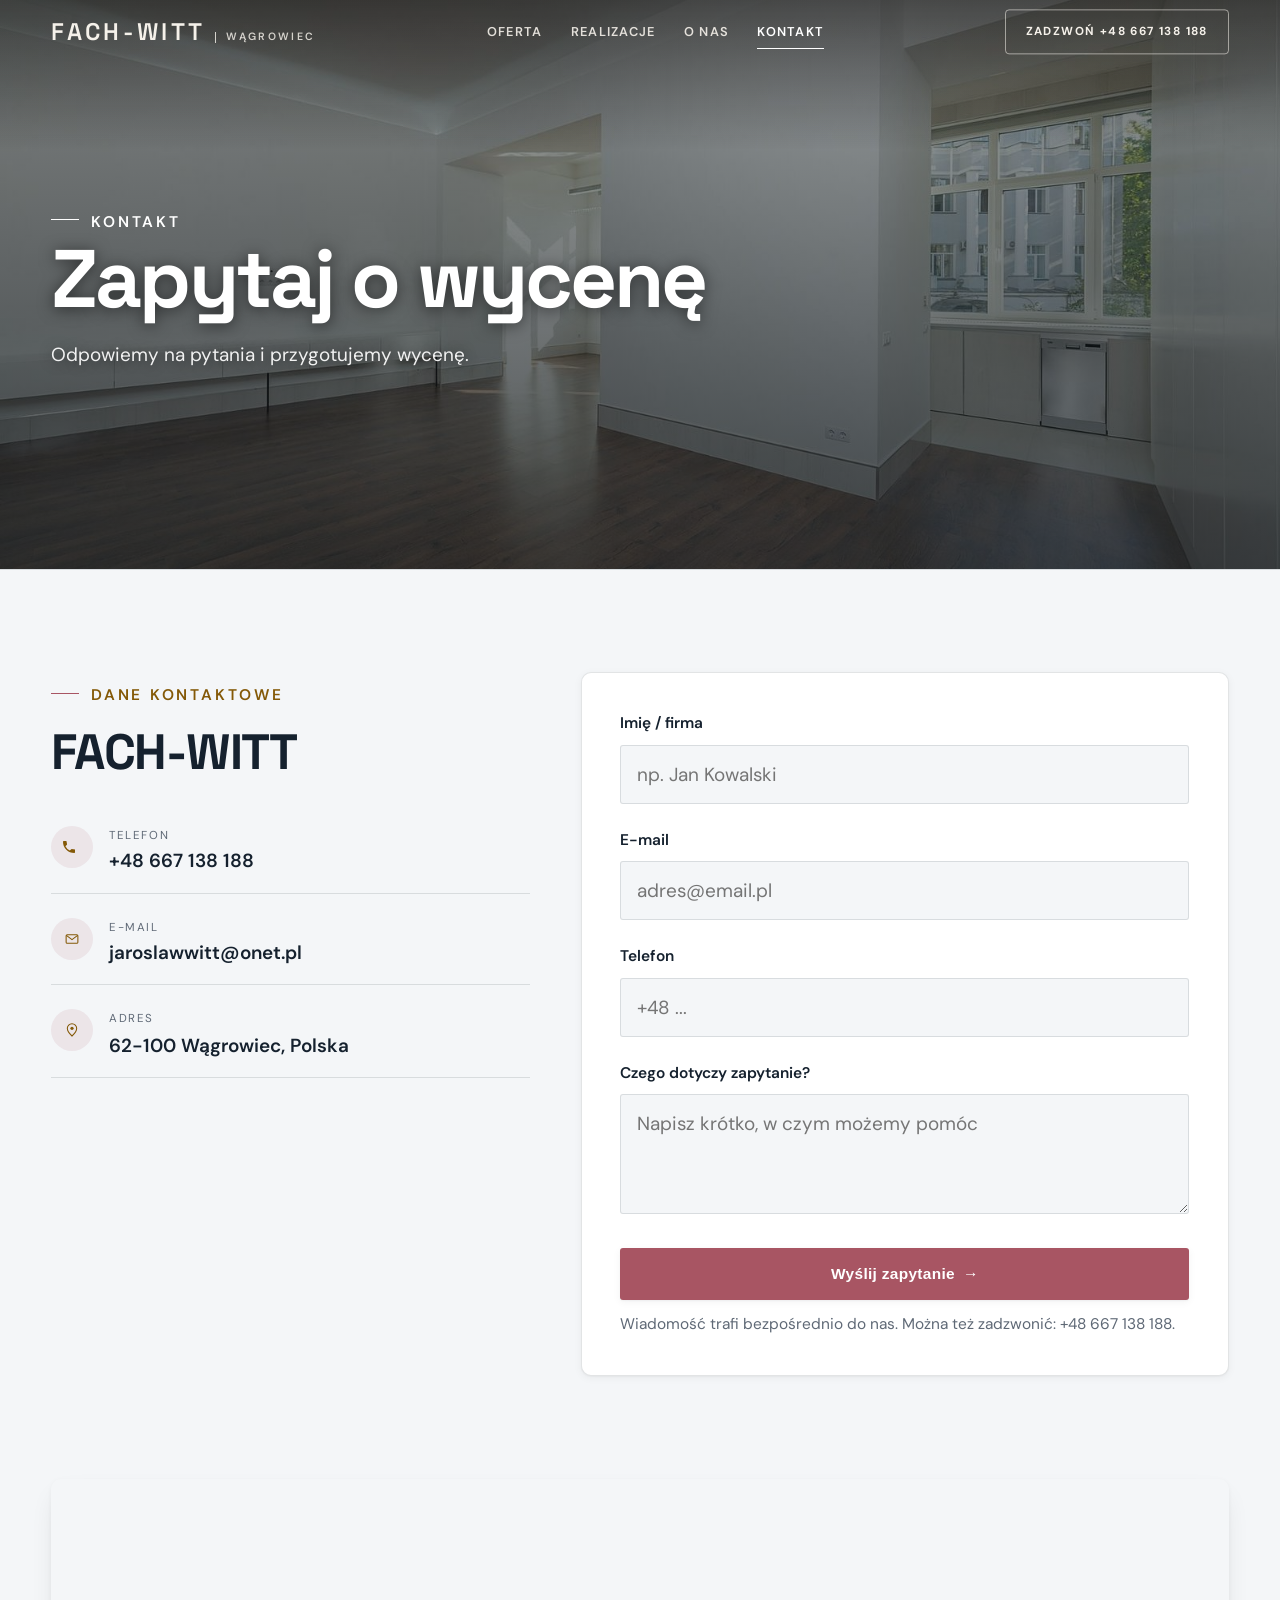
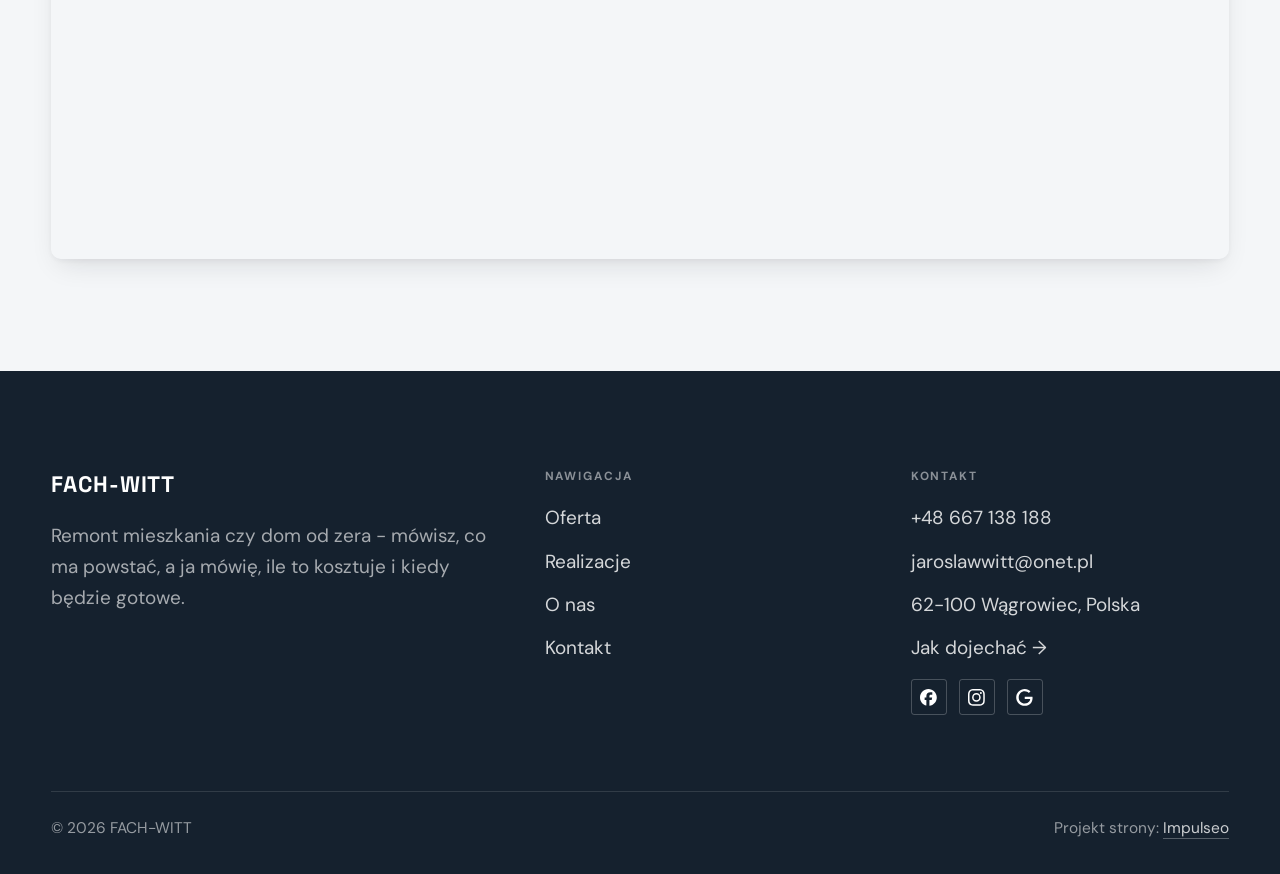
==== kontakt.html @ c9584cac "Strona demo: fach-witt" ====
<!DOCTYPE html>
<html lang="pl">
<head>
<meta charset="UTF-8">
<meta name="viewport" content="width=device-width, initial-scale=1.0">
<title>Kontakt - FACH-WITT</title>
<meta name="description" content="Kontakt FACH-WITT - 62-100 Wągrowiec, Polska">
<link rel="canonical" href="https://kris20032.github.io/fach-witt/kontakt.html">
<meta name="robots" content="noindex, nofollow">
<meta property="og:type" content="website">
<meta property="og:locale" content="pl_PL">
<meta property="og:site_name" content="FACH-WITT">
<meta property="og:title" content="Kontakt - FACH-WITT">
<meta property="og:description" content="Kontakt FACH-WITT - 62-100 Wągrowiec, Polska">
<meta property="og:url" content="https://kris20032.github.io/fach-witt/kontakt.html">
<meta property="og:image" content="https://kris20032.github.io/fach-witt/img/og.jpg">
<meta property="og:image:width" content="1200">
<meta property="og:image:height" content="630">
<meta name="twitter:card" content="summary_large_image">
<link rel="preconnect" href="https://fonts.googleapis.com">
<link rel="preconnect" href="https://fonts.gstatic.com" crossorigin>
<link href="https://fonts.googleapis.com/css2?family=Space+Grotesk:wght@500;600;700&family=DM+Sans:opsz,wght@9..40,400;9..40,500;9..40,600&display=swap" rel="stylesheet">
<link rel="stylesheet" href="assets/styles.css?v=001f821d">
</head>
<body>

<header class="nav">
  <div class="wrap nav-inner">
    <a class="brand" href="index.html"><span class="name">FACH-WITT</span><span class="sub">Wągrowiec</span></a>
    <nav class="nav-links">
      <a href="oferta.html">Oferta</a>
      <a href="realizacje.html">Realizacje</a>
      <a href="o-nas.html">O nas</a>
      <a href="kontakt.html" class="active" aria-current="page">Kontakt</a>
      <a href="tel:+48667138188" class="btn btn-accent">Zadzwoń +48 667 138 188</a>
    </nav>
    <button class="nav-toggle" aria-label="Menu"><span></span><span></span><span></span></button>
  </div>
</header>

<main>
<section class="pagehead">
  <img src="img/g7.jpg" alt="FACH-WITT - Zapytaj o wycenę" width="1600" height="1068" decoding="async">
  <div class="wrap">
    <span class="eyebrow">Kontakt</span>
    <h1>Zapytaj o wycenę</h1>
    <p>Odpowiemy na pytania i przygotujemy wycenę.</p>
  </div>
</section>
<section>
  <div class="wrap contact-grid">
    <div class="reveal">
      <span class="eyebrow">Dane kontaktowe</span>
      <h2 style="margin:var(--space-4) 0 var(--space-6)">FACH-WITT</h2>
      <div class="info-list">
        <div class="info-row"><div class="ic"><svg class="ico-tel" width="16" height="16" viewBox="0 0 24 24" fill="none" aria-hidden="true"><path d="M6.6 10.8a15.5 15.5 0 0 0 6.6 6.6l2.2-2.2a1 1 0 0 1 1-.24 11.4 11.4 0 0 0 3.6.58 1 1 0 0 1 1 1V20a1 1 0 0 1-1 1A17 17 0 0 1 3 4a1 1 0 0 1 1-1h3.5a1 1 0 0 1 1 1c0 1.25.2 2.46.58 3.6a1 1 0 0 1-.25 1l-2.23 2.2Z" fill="currentColor"/></svg></div><div><div class="lbl">Telefon</div><a class="val" href="tel:+48667138188">+48 667 138 188</a></div></div>
        <div class="info-row"><div class="ic"><svg class="ico-mail" width="16" height="16" viewBox="0 0 24 24" fill="none" aria-hidden="true"><rect x="3.2" y="5.5" width="17.6" height="13" rx="1.6" stroke="currentColor" stroke-width="1.6"/><path d="M4 7l8 6 8-6" stroke="currentColor" stroke-width="1.6" stroke-linecap="round" stroke-linejoin="round"/></svg></div><div><div class="lbl">E-mail</div><a class="val" href="mailto:jaroslawwitt@onet.pl">jaroslawwitt@onet.pl</a></div></div>
        <div class="info-row"><div class="ic"><svg class="ico-pin" width="16" height="16" viewBox="0 0 24 24" fill="none" aria-hidden="true"><path d="M12 21s7-6.1 7-11.5A7 7 0 0 0 5 9.5C5 14.9 12 21 12 21Z" stroke="currentColor" stroke-width="1.6" fill="none"/><circle cx="12" cy="9.5" r="2.4" fill="currentColor"/></svg></div><div><div class="lbl">Adres</div><div class="val">62-100 Wągrowiec, Polska</div></div></div>
      </div>
    </div>
    <div class="reveal">
      <form class="form" action="https://formsubmit.co/jaroslawwitt@onet.pl" method="POST">
        <input type="hidden" name="_subject" value="Zapytanie ze strony FACH-WITT">
        <input type="hidden" name="_captcha" value="false">
        <input type="hidden" name="_template" value="table">
        <div class="fld"><label for="name">Imię / firma</label><input id="name" name="name" type="text" placeholder="np. Jan Kowalski" required></div>
        <div class="fld"><label for="email">E-mail</label><input id="email" name="email" type="email" placeholder="adres@email.pl" required></div>
        <div class="fld"><label for="phone">Telefon</label><input id="phone" name="phone" type="tel" placeholder="+48 ..."></div>
        <div class="fld"><label for="msg">Czego dotyczy zapytanie?</label><textarea id="msg" name="message" placeholder="Napisz krótko, w czym możemy pomóc" required></textarea></div>
        <button type="submit" class="btn btn-accent" style="width:100%;justify-content:center">Wyślij zapytanie <span class="arr">→</span></button>
        <p class="note">Wiadomość trafi bezpośrednio do nas. Można też zadzwonić: +48 667 138 188.</p>
      </form>
    </div>
  </div>
</section>
<section style="padding-top:0">
  <div class="wrap reveal">
    <iframe class="map" title="FACH-WITT - Wągrowiec" src="https://maps.google.com/maps?q=FACH-WITT%20W%C4%85growiec&z=15&output=embed" loading="lazy" referrerpolicy="no-referrer-when-downgrade"></iframe>
  </div>
</section>
</main>

<footer>
  <div class="wrap">
    <div class="foot-grid">
      <div class="foot-brand">
        <div class="name">FACH-WITT</div>
        <p>Remont mieszkania czy dom od zera - mówisz, co ma powstać, a ja mówię, ile to kosztuje i kiedy będzie gotowe.</p>
      </div>
      <div class="foot-col">
        <h4>Nawigacja</h4>
        <a href="oferta.html">Oferta</a>
        <a href="realizacje.html">Realizacje</a>
        <a href="o-nas.html">O nas</a>
        <a href="kontakt.html">Kontakt</a>
      </div>
      <div class="foot-col">
        <h4>Kontakt</h4>
        <a href="tel:+48667138188">+48 667 138 188</a>
        <a href="mailto:jaroslawwitt@onet.pl">jaroslawwitt@onet.pl</a>
        <p>62-100 Wągrowiec, Polska</p>
        <a href="https://maps.google.com/?cid=9939245870071125275&g_mp=Cidnb29nbGUubWFwcy5wbGFjZXMudjEuUGxhY2VzLlNlYXJjaFRleHQQAhgEIAA" target="_blank" rel="noopener">Jak dojechać →</a>
      <div class="foot-soc">
        <a class="soc" href="https://www.facebook.com/p/Us%C5%82ugi-remontowo-budowlane-Fach-Witt-Jaroslaw-Witt-100048654896059/" target="_blank" rel="noopener" aria-label="Facebook - FACH-WITT"><svg viewBox="0 0 24 24" aria-hidden="true" focusable="false"><path d="M9.101 23.691v-7.98H6.627v-3.667h2.474v-1.58c0-4.085 1.848-5.978 5.858-5.978.401 0 .955.042 1.468.103a8.68 8.68 0 0 1 1.141.195v3.325a8.623 8.623 0 0 0-.653-.036 26.805 26.805 0 0 0-.733-.009c-.707 0-1.259.096-1.675.309a1.686 1.686 0 0 0-.679.622c-.258.42-.374.995-.374 1.752v1.297h3.919l-.386 2.103-.287 1.564h-3.246v8.245C19.396 23.238 24 18.179 24 12.044c0-6.627-5.373-12-12-12s-12 5.373-12 12c0 5.628 3.874 10.35 9.101 11.647Z" fill="currentColor"/></svg></a>
        <a class="soc" href="https://www.instagram.com/jaroslawwitt/" target="_blank" rel="noopener" aria-label="Instagram - FACH-WITT"><svg viewBox="0 0 24 24" aria-hidden="true" focusable="false"><path d="M7.0301.084c-1.2768.0602-2.1487.264-2.911.5634-.7888.3075-1.4575.72-2.1228 1.3877-.6652.6677-1.075 1.3368-1.3802 2.127-.2954.7638-.4956 1.6365-.552 2.914-.0564 1.2775-.0689 1.6882-.0626 4.947.0062 3.2586.0206 3.6671.0825 4.9473.061 1.2765.264 2.1482.5635 2.9107.308.7889.72 1.4573 1.388 2.1228.6679.6655 1.3365 1.0743 2.1285 1.38.7632.295 1.6361.4961 2.9134.552 1.2773.056 1.6884.069 4.9462.0627 3.2578-.0062 3.668-.0207 4.9478-.0814 1.28-.0607 2.147-.2652 2.9098-.5633.7889-.3086 1.4578-.72 2.1228-1.3881.665-.6682 1.0745-1.3378 1.3795-2.1284.2957-.7632.4966-1.636.552-2.9124.056-1.2809.0692-1.6898.063-4.948-.0063-3.2583-.021-3.6668-.0817-4.9465-.0607-1.2797-.264-2.1487-.5633-2.9117-.3084-.7889-.72-1.4568-1.3876-2.1228C21.2982 1.33 20.628.9208 19.8378.6165 19.074.321 18.2017.1197 16.9244.0645 15.6471.0093 15.236-.005 11.977.0014 8.718.0076 8.31.0215 7.0301.0839m.1402 21.6932c-1.17-.0509-1.8053-.2453-2.2287-.408-.5606-.216-.96-.4771-1.3819-.895-.422-.4178-.6811-.8186-.9-1.378-.1644-.4234-.3624-1.058-.4171-2.228-.0595-1.2645-.072-1.6442-.079-4.848-.007-3.2037.0053-3.583.0607-4.848.05-1.169.2456-1.805.408-2.2282.216-.5613.4762-.96.895-1.3816.4188-.4217.8184-.6814 1.3783-.9003.423-.1651 1.0575-.3614 2.227-.4171 1.2655-.06 1.6447-.072 4.848-.079 3.2033-.007 3.5835.005 4.8495.0608 1.169.0508 1.8053.2445 2.228.408.5608.216.96.4754 1.3816.895.4217.4194.6816.8176.9005 1.3787.1653.4217.3617 1.056.4169 2.2263.0602 1.2655.0739 1.645.0796 4.848.0058 3.203-.0055 3.5834-.061 4.848-.051 1.17-.245 1.8055-.408 2.2294-.216.5604-.4763.96-.8954 1.3814-.419.4215-.8181.6811-1.3783.9-.4224.1649-1.0577.3617-2.2262.4174-1.2656.0595-1.6448.072-4.8493.079-3.2045.007-3.5825-.006-4.848-.0608M16.953 5.5864A1.44 1.44 0 1 0 18.39 4.144a1.44 1.44 0 0 0-1.437 1.4424M5.8385 12.012c.0067 3.4032 2.7706 6.1557 6.173 6.1493 3.4026-.0065 6.157-2.7701 6.1506-6.1733-.0065-3.4032-2.771-6.1565-6.174-6.1498-3.403.0067-6.156 2.771-6.1496 6.1738M8 12.0077a4 4 0 1 1 4.008 3.9921A3.9996 3.9996 0 0 1 8 12.0077" fill="currentColor"/></svg></a>
        <a class="soc" href="https://maps.google.com/?cid=9939245870071125275&g_mp=Cidnb29nbGUubWFwcy5wbGFjZXMudjEuUGxhY2VzLlNlYXJjaFRleHQQAhgEIAA" target="_blank" rel="noopener" aria-label="Google - FACH-WITT"><svg viewBox="0 0 24 24" aria-hidden="true" focusable="false"><path d="M12.48 10.92v3.28h7.84c-.24 1.84-.853 3.187-1.787 4.133-1.147 1.147-2.933 2.4-6.053 2.4-4.827 0-8.6-3.893-8.6-8.72s3.773-8.72 8.6-8.72c2.6 0 4.507 1.027 5.907 2.347l2.307-2.307C18.747 1.44 16.133 0 12.48 0 5.867 0 .307 5.387.307 12s5.56 12 12.173 12c3.573 0 6.267-1.173 8.373-3.36 2.16-2.16 2.84-5.213 2.84-7.667 0-.76-.053-1.467-.173-2.053H12.48z" fill="currentColor"/></svg></a>
      </div>
      </div>
    </div>
    <div class="foot-bot">
      <span>© 2026 FACH-WITT</span>
      <span>Projekt strony: <a class="foot-credit" href="https://impulseo.pl" target="_blank" rel="noopener">Impulseo</a></span>
    </div>
  </div>
</footer>
<div class="sticky-call"><a class="sc-call" href="tel:+48667138188"><svg class="ico-tel" width="16" height="16" viewBox="0 0 24 24" fill="none" aria-hidden="true"><path d="M6.6 10.8a15.5 15.5 0 0 0 6.6 6.6l2.2-2.2a1 1 0 0 1 1-.24 11.4 11.4 0 0 0 3.6.58 1 1 0 0 1 1 1V20a1 1 0 0 1-1 1A17 17 0 0 1 3 4a1 1 0 0 1 1-1h3.5a1 1 0 0 1 1 1c0 1.25.2 2.46.58 3.6a1 1 0 0 1-.25 1l-2.23 2.2Z" fill="currentColor"/></svg> Zadzwoń</a><a class="sc-quote" href="kontakt.html">Zadzwoń: +48 667 138 188</a></div>
<div class="demo-wazne" data-do="2026-11-02" data-cykl="3" hidden><svg class="dw-ico" width="13" height="13" viewBox="0 0 24 24" fill="none" aria-hidden="true"><circle cx="12" cy="12" r="8.6" stroke="currentColor" stroke-width="1.8"/><path d="M12 7.2V12l3.3 2" stroke="currentColor" stroke-width="1.8" stroke-linecap="round"/></svg><span class="dw-txt"></span></div>

<script src="assets/main.js"></script>
</body>
</html>
---- assets/styles.css ----
/* ============================================================
   STOLBASZ — premium, architektoniczny B2B fit-out
   Jasna paleta, zero brązu. System wg premium-web-craft.
   Projekt strony: Impulseo (impulseo.pl)
   ============================================================ */

:root{
  /* PALETA — jasna, architektoniczna, chłodna */
  --paper:#F4F6F8;          /* główne tło */
  --paper-2:#E7EBEF;        /* sekcje alternatywne (chłodny jasny szary) */
  --paper-3:#E7EBEF;        /* delikatne wypełnienia */
  --ink:#15212E;            /* tekst główny — chłodny grafit */
  --ink-soft:#243443;       /* nagłówki drugorzędne */
  --muted:#6B7785;          /* tekst poboczny */
  --line:rgba(21,33,46,.12);/* hairline */
  --accent:#E8A317;         /* stonowany petrol-slate — jedyny akcent */
  --accent-d:#C9870C;
  --accent-soft:rgba(232,163,23,.10);
  --dark:#15212E;           /* sekcje ciemne (stopka/CTA) */

  /* HOVER ZDJĘĆ — JEDEN standard dla całego silnika (decyzja K. 04.08.2026, artefakt z wariantami).
     AKTUALNE (K.+Szymon 09.08.2026, wybór z artefaktu 6 wariantów): zoom 1.05 przy 1.4s -
     przy tak długim czasie mocniejszy kadr NIE skacze, tylko „oddycha". Poprzedni standard
     (1.02 / .55s z 04.08) odbierany jako dynamiczny i szybki.
     Spoczynek lekko przygaszony, ale TYLKO tam, gdzie jest mysz (@media hover:hover) —
     na telefonie zdjęcia zostają w pełnej jasności. */
  --img-zoom:1.05;                   /* K.+Szymon 09.08: wariant F z artefaktu porównawczego */
  --img-rest:brightness(.95) saturate(.99);
  --img-hot:brightness(1.06) saturate(1.05);
  --img-dur:1.4s;                    /* K.+Szymon 09.08 (wariant F): powoli = elegancko */
  --img-ease:cubic-bezier(.16,.84,.44,1);  /* miękki ogon, efekt „oddychania" */

  /* ODSTĘPY — skala 4/8 */
  --space-1:4px; --space-2:8px; --space-3:12px; --space-4:16px; --space-5:24px;
  --space-6:32px; --space-7:48px; --space-8:64px; --space-9:96px; --space-10:128px;

  /* TYPOGRAFIA — fluid clamp() (skala podbita 16.07.2026: większe, czytelniejsze litery — uwaga Adama) */
  --text-sm:clamp(.9rem,.87rem + .12vw,1rem);
  --text-base:clamp(1.08rem,1.04rem + .18vw,1.2rem);
  --text-lg:clamp(1.24rem,1.15rem + .34vw,1.44rem);
  --text-h3:clamp(1.34rem,1.22rem + .55vw,1.66rem);
  --text-h2:clamp(2.1rem,1.66rem + 2.1vw,3.1rem);
  --text-h1:clamp(2.9rem,2.1rem + 4vw,5.1rem);

  /* PROMIENIE — architektoniczne, raczej ostre */
  --r-sm:3px; --r-md:6px; --r-lg:10px;

  /* RUCH */
  --ease:cubic-bezier(.25,.46,.45,.94); --dur:.24s;

  /* CIENIE — miękkie, warstwowe */
  --sh-sm:0 1px 2px rgba(16,24,32,.04), 0 2px 8px rgba(16,24,32,.05);
  --sh-md:0 2px 6px rgba(16,24,32,.05), 0 12px 28px -8px rgba(16,24,32,.12);
  --sh-lg:0 6px 14px rgba(16,24,32,.07), 0 26px 56px -18px rgba(16,24,32,.22);

  --hairline:1px solid var(--line);

  --font-display:'Space Grotesk','Inter',sans-serif;
  --font-body:'DM Sans','Inter',sans-serif;
}

*{box-sizing:border-box;margin:0;padding:0}
html{scroll-behavior:smooth}
body{
  font-family:var(--font-body);
  font-size:var(--text-base);
  line-height:1.65;
  color:var(--ink);
  background:var(--paper);
  -webkit-font-smoothing:antialiased;
  text-rendering:optimizeLegibility;
}
img{max-width:100%;height:auto;display:block}  /* height:auto = width/height z atrybutów trzyma proporcje (TOP#12) */
a{color:inherit;text-decoration:none}

.wrap{width:min(92%,1180px);margin-inline:auto}
section{padding-block:clamp(52px,6.5vw,96px)}

h1,h2,h3{font-family:var(--font-display);font-weight:700;line-height:1.08;letter-spacing:-.02em;color:var(--ink)}
h1{font-size:var(--text-h1);letter-spacing:-.035em}
h2{font-size:var(--text-h2);letter-spacing:-.025em}
h3{font-size:var(--text-h3)}
/* MIARA — długość wiersza. WCAG 2.2 SC 1.4.8: max 80 znaków; Butterick: 45–90.
   68ch daje realnie 72–78 znaków polskiego tekstu, czyli z zapasem pod granicą.
   Wcześniej limit miał TYLKO <p> — <li>, <blockquote> i <dd> nie miały żadnego,
   i to jedyny powód, dla którego 23 bloki na dwóch oddanych stronach jadą po
   83–106 znaków w wierszu (pomiar 07.08.2026, bramka `miara`).
   ⚠️ Listy i definicje ograniczamy TYLKO bez klasy: `ul`/`ol` z klasą to u nas
   układ (siatki kafli, menu), a nie tekst ciągły — tam miarę wyznacza układ. */
/* 60ch, nie 68ch (K. 10.08): po zmianie fontów na węższe kroje (DM Sans i spółka)
   w 68ch mieściło się ~90 znaków - bramka pikselowa słusznie zgłaszała przekroczenie
   granicy 80. Pomiar na żywej przeglądarce: 60ch = 90 znaków, 53ch = ~78 znaków, czyli normę WCAG 1.4.8. */
:root{ --miara:53ch }
p{max-width:min(100%,var(--miara))}
blockquote,
ul:not([class])>li, ol:not([class])>li,
dl:not([class])>dd{max-width:min(100%,var(--miara))}

/* ⚠️ Świadomie BEZ wyjątku `.tile p,.card p,.svc p{max-width:none}`, choć nasuwa się sam:
   te akapity BYŁY już ograniczone (stare `p{max-width:65ch}`), więc „wyjątek" nie odblokowałby
   niczego nowego — tylko ROZLUŹNIŁ stan sprzed zmiany na wszystkich demach naraz.
   `figcaption` żadna z reguł wyżej nie dotyczy, więc też nie potrzebuje zwolnienia. */

/* ŁAMANIE. `balance` wyrównuje długości wierszy w nagłówku, `pretty` pilnuje ostatniego
   wiersza akapitu, żeby nie został w nim jeden wyraz. Obsługiwane od Chrome 117 /
   Safari 17.5; starsze przeglądarki po prostu ignorują tę własność.
   `text-wrap:pretty` nie występowało dotąd ANI RAZ w silniku ani w repo klientów. */
h1,h2,h3,.lead,.lede{text-wrap:balance}
p,li,blockquote,dd{text-wrap:pretty}

.eyebrow{
  font-family:var(--font-body);
  font-size:var(--text-sm);
  font-weight:600;
  letter-spacing:.18em;
  text-transform:uppercase;
  color:var(--accent);
  display:inline-flex;align-items:center;gap:var(--space-3);
}
/* flex:none + margin-top = kreska trzyma się PIERWSZEJ linii. Wcześniej align-items:center
   centrowało ją względem całego bloku i przy zawinięciu (długi kicker typu
   „…WNĘTRZ · LESZNO · OD 2019") druga linia lądowała z brzydkim wcięciem. */
.eyebrow{align-items:flex-start}
.eyebrow>*,.eyebrow{text-wrap:balance}   /* dlugi kicker lamal sie na sierote typu samo „2019" w drugiej linii */
.eyebrow::before{content:"";width:28px;height:1px;background:var(--accent);display:inline-block;flex:none;margin-top:.62em}

.muted{color:var(--muted)}
.lead{font-size:var(--text-lg);line-height:1.55;color:var(--ink-soft);max-width:50ch}

/* ---------- BUTTONS ---------- */
.btn{
  display:inline-flex;align-items:center;gap:var(--space-2);
  font-weight:600;font-size:var(--text-sm);letter-spacing:.02em;
  padding:var(--space-4) var(--space-6);
  border-radius:var(--r-sm);
  transition:transform var(--dur) var(--ease),box-shadow var(--dur) var(--ease),background var(--dur) var(--ease);
  cursor:pointer;border:1px solid transparent;
}
.btn-accent{background:var(--accent);color:#fff;box-shadow:var(--sh-sm)}
.btn-accent:hover{background:var(--accent-d);transform:translateY(-2px);box-shadow:var(--sh-md)}
.btn-accent:active{transform:translateY(0);box-shadow:var(--sh-sm)}
.btn-ghost{background:transparent;color:var(--ink);border-color:var(--line)}
.btn-ghost:hover{border-color:var(--accent);color:var(--accent);transform:translateY(-2px)}
.btn-light{background:#fff;color:var(--ink);box-shadow:var(--sh-sm)}
.btn-light:hover{transform:translateY(-2px);box-shadow:var(--sh-md)}
.btn .arr{transition:transform var(--dur) var(--ease)}
.btn:hover .arr{transform:translateX(4px)}

/* ---------- NAV ---------- */
.nav{
  position:sticky;top:0;z-index:50;
  background:color-mix(in srgb,var(--paper) 88%,transparent);
  backdrop-filter:saturate(140%) blur(10px);
  border-bottom:var(--hairline);
}
.nav-inner{display:flex;align-items:center;justify-content:space-between;gap:var(--space-5);height:72px}
/* ANTY-NACHODZENIE (K. 05.08.2026): długa nazwa firmy + przycisk z pełnym numerem nie mieściły się w pasku
   i flex ściskał linki PONIŻEJ ich treści - "Kontakt" wchodził na ramkę "Zadzwoń +48 ...". Teraz ustępuje
   nazwa marki (skrót wielokropkiem), a menu i przycisk nigdy się nie kurczą ani nie zachodzą na siebie. */
.brand{display:flex;flex-direction:column;line-height:1;min-width:0;flex:0 1 auto}
.brand .name{font-family:var(--font-display);font-weight:800;font-size:1.35rem;letter-spacing:.04em;white-space:nowrap;overflow:hidden;text-overflow:ellipsis}
.brand .sub{font-size:.62rem;letter-spacing:.34em;text-transform:uppercase;color:var(--muted);margin-top:5px;white-space:nowrap;overflow:hidden;text-overflow:ellipsis}
.nav-links{display:flex;align-items:center;gap:var(--space-6);flex:0 0 auto}
.nav-links a{font-size:var(--text-sm);font-weight:500;color:var(--ink-soft);position:relative;padding-block:4px;white-space:nowrap;transition:color var(--dur) var(--ease)}
.nav-links a::after{content:"";position:absolute;left:0;bottom:0;width:0;height:1.5px;background:var(--accent);transition:width var(--dur) var(--ease)}
.nav-links a:hover,.nav-links a.active{color:var(--ink)}
.nav-links a:hover::after,.nav-links a.active::after{width:100%}
.nav-links .btn{padding:var(--space-2) var(--space-5)}
/* przyciski w nav: właściwy kolor (przebij .nav-links a) + bez podkreślenia */
.nav-links a.btn-accent{color:#fff}
.nav-links a.btn-ghost,.nav-links a.btn-light{color:var(--ink)}
/* CTA w pasku: NIE podkreślenie spod linków menu, ale ten sam przelatujący błysk,
   co na wszystkich innych przyciskach (zgłoszenie K. 13.08.2026 - „na hero jest efekt
   światła przechodzącego przez przycisk, na navbarze go nie ma, a mają być identyczne").
   Reguła `.nav-links a::after` jest silniejsza od `.btn::after`, więc trzeba jej
   geometrię wyzerować i wpisać połysk z nazwy - samo `display:none` gasiło efekt. */
.nav-links a.btn::after{
  display:block;content:"";position:absolute;inset:0;z-index:-1;pointer-events:none;
  width:auto;height:auto;border-radius:inherit;   /* kasuje geometrię podkreślenia (width:0;height:1.5px) */
  background:linear-gradient(100deg,transparent 32%,rgba(255,255,255,.20) 50%,transparent 68%);
  translate:-120% 0}
@media (prefers-reduced-motion:no-preference){
  .nav-links a.btn:hover::after{translate:120% 0;transition:translate .75s var(--mt-ease,cubic-bezier(.16,.84,.44,1))}
}
.nav-toggle{display:none;background:none;border:none;cursor:pointer;flex-direction:column;gap:5px;padding:8px}
.nav-toggle span{width:24px;height:2px;background:var(--ink);transition:var(--dur)}
/* Ciasny zakres MIĘDZY menu mobilnym a pełnym pulpitem: zbijamy odstępy i nazwę marki,
   żeby wszystko zmieściło się naturalnie, zanim w ogóle dojdzie do skracania wielokropkiem. */
@media(max-width:1280px) and (min-width:921px){
  .nav-links{gap:var(--space-4)}
  .nav-links .btn{padding:var(--space-2) var(--space-4)}
  .brand .name{font-size:1.15rem}
}

/* ---------- HERO (split) ---------- */
.hero{position:relative;overflow:hidden;border-bottom:var(--hairline)}
.hero-grid{display:grid;grid-template-columns:1.05fr .95fr;gap:clamp(24px,4vw,60px);align-items:center;
  padding-block:clamp(36px,4.5vw,64px)}
.hero-copy .eyebrow{margin-bottom:var(--space-5)}
.hero-copy h1{margin-bottom:var(--space-5)}
.hero-copy .lead{margin-bottom:var(--space-7)}
.hero-actions{display:flex;flex-wrap:wrap;gap:var(--space-4)}
.hero-art{position:relative;aspect-ratio:4/3;border-radius:var(--r-lg);overflow:hidden;box-shadow:var(--sh-lg)}
.hero-art img{width:100%;height:100%;object-fit:cover}
.hero-art::after{content:"";position:absolute;inset:0;background:linear-gradient(180deg,transparent 55%,rgba(18,24,28,.28))}
.hero-badge{position:absolute;left:var(--space-5);bottom:var(--space-5);z-index:2;
  background:rgba(252,252,251,.94);backdrop-filter:blur(4px);
  border-radius:var(--r-md);padding:var(--space-4) var(--space-5);box-shadow:var(--sh-md);max-width:78%}
.hero-badge strong{display:block;font-family:var(--font-display);font-size:1rem;letter-spacing:-.01em}
.hero-badge span{font-size:var(--text-sm);color:var(--muted)}

/* ---------- HERO duży / kinowy (strona główna) ---------- */
.hero-cine{position:relative;min-height:clamp(560px,82vh,840px);min-height:clamp(560px,82svh,840px);display:flex;align-items:center;overflow:hidden;border-bottom:var(--hairline)}
.hero-cine>img{position:absolute;inset:0;width:100%;height:100%;object-fit:cover;z-index:0}
.hero-cine::after{content:"";position:absolute;inset:0;z-index:1;
  background:linear-gradient(95deg,rgba(13,18,23,.86) 0%,rgba(13,18,23,.64) 32%,rgba(13,18,23,.24) 62%,rgba(13,18,23,.04) 100%)}
.hero-cine .wrap{position:relative;z-index:2;padding-block:var(--space-8)}
.hero-cine .hero-copy{max-width:660px}
.hero-cine .eyebrow{color:#fff;margin-bottom:var(--space-5)}
.hero-cine .eyebrow::before{background:#fff}
.hero-cine h1{color:#fff;margin-bottom:var(--space-5);font-size:clamp(2.9rem,2rem + 4.4vw,5.2rem);text-wrap:balance}
.hero-cine .lead{color:rgba(255,255,255,.92);max-width:48ch;margin-bottom:var(--space-7)}
.hero-cine .hero-actions{display:flex;flex-wrap:wrap;gap:var(--space-4)}
/* NISKIE OKNO (laptop z dokiem i paskami przeglądarki ma ~700-780 px wysokości widoku):
   H1 do 5.2rem + długi lead nie mieściły się i przyciski wypadały POD krawędź ekranu -
   klient widział stronę bez ani jednego CTA. Skalujemy w dół, zamiast przycinać treść. */
@media(min-width:821px) and (max-height:820px){
  .hero-cine{min-height:clamp(520px,94svh,780px)}
  .hero-cine .wrap{padding-block:var(--space-6)}
  .hero-cine h1{font-size:clamp(2.2rem,1.5rem + 2.6vw,3.6rem);margin-bottom:var(--space-4)}
  .hero-cine .eyebrow{margin-bottom:var(--space-4)}
  .hero-cine .lead{margin-bottom:var(--space-5);max-width:44ch}
}
@media(max-width:680px){
  .hero-cine{min-height:clamp(520px,76vh,640px);min-height:clamp(520px,76svh,640px);align-items:flex-end}
  .hero-cine::after{background:linear-gradient(0deg,rgba(13,18,23,.9) 6%,rgba(13,18,23,.45) 55%,rgba(13,18,23,.25) 100%)}
  .hero-cine .wrap{padding-bottom:var(--space-9)}
  /* TELEFON (~90% oglądających): lead potrafił zająć 8 linii i zepchnąć CTA poza pierwszy ekran.
     Zwężamy interlinię i skalę - treści nie ucinamy, bo to ona sprzedaje. */
  .hero-cine .lead{font-size:.98rem;line-height:1.5;margin-bottom:var(--space-5)}
  .hero-cine .eyebrow{font-size:.72rem;letter-spacing:.13em;margin-bottom:var(--space-4)}
  .hero-cine .eyebrow::before{width:20px}
  .hero-cine h1{margin-bottom:var(--space-4)}
}

/* full-bleed hero variant (podstrony) */
.pagehead{position:relative;min-height:46vh;min-height:46svh;display:flex;align-items:flex-end;overflow:hidden;border-bottom:var(--hairline)}
.pagehead img{position:absolute;inset:0;width:100%;height:100%;object-fit:cover}
/* 10.08.2026 (decyzja K.): mocniejsze przyciemnienie + cień pod tekstem. Bramka mierzyła na
   nagłówkach podstron 3,38-3,43:1 przy wymaganych 4,5 — jasne zdjęcie (hala, śnieg, niebo)
   podchodziło pod biały tekst. Zdjęcia klientów są różne, więc kontrast musi dawać WARSTWA,
   a nie szczęśliwy dobór kadru. */
.pagehead::after{content:"";position:absolute;inset:0;background:linear-gradient(180deg,rgba(18,24,28,.40),rgba(18,24,28,.76))}
.pagehead .wrap{position:relative;z-index:2;padding-block:var(--space-9);color:#fff}
.pagehead h1{color:#fff;max-width:18ch;text-shadow:0 2px 16px rgba(0,0,0,.55)}
.pagehead .eyebrow{color:#fff}
.pagehead .eyebrow::before{background:#fff}
.pagehead p{color:rgba(255,255,255,.92);margin-top:var(--space-4);max-width:54ch;text-shadow:0 1px 12px rgba(0,0,0,.5)}

/* ---------- STRIP (pasek skrótów / liczby) ---------- */
.strip{background:var(--dark);color:#fff}
/* PASEK HASEŁ — standard 04.08.2026 (decyzja K.): 5 haseł w JEDNYM rzędzie, tekst WYŚRODKOWANY,
   węższe marginesy boczne niż reszta strony (pasek ma iść szerzej), równe wysokości kolumn. */
.strip .wrap{width:min(96%,1440px);display:grid;grid-template-columns:repeat(5,1fr);
  gap:var(--space-5);padding-block:var(--space-7);align-items:stretch}
.strip .item .k{font-family:var(--font-display);font-size:clamp(1.05rem,.82rem + .85vw,1.55rem);
  font-weight:800;letter-spacing:-.02em;color:#fff;line-height:1.18;text-wrap:balance}
.strip .item .v{font-size:var(--text-sm);color:rgba(255,255,255,.66);margin-top:var(--space-2);line-height:1.4}
.strip .item{border-left:2px solid var(--accent);padding-inline:var(--space-4);
  text-align:center;display:flex;flex-direction:column;justify-content:center}
/* liczba kolumn = liczba haseł, żeby ostatnie nie zostawało samo w drugim rzędzie.
   Klasę n-N nadaje multipage.py; domyślnie (bez klasy) pasek jest 5-kolumnowy. */
.strip.n-2 .wrap{grid-template-columns:repeat(2,1fr)}
.strip.n-3 .wrap{grid-template-columns:repeat(3,1fr)}
.strip.n-4 .wrap{grid-template-columns:repeat(4,1fr);gap:var(--space-6)}
.strip.n-4 .item .k{font-size:clamp(1.3rem,1rem + 1.1vw,2rem)}
.strip.n-6 .wrap{grid-template-columns:repeat(6,1fr);gap:var(--space-4)}
.strip.n-6 .item .k{font-size:clamp(.98rem,.8rem + .7vw,1.35rem)}
/* równe łamanie: zamiast "długa linia + jedno słowo" obie linie zbliżonej długości */
.strip .item .k{text-wrap:balance}

/* ---------- SECTION HEAD ---------- */
.head{max-width:48rem;margin-bottom:var(--space-8)}
.head.center{margin-inline:auto;text-align:center}
.head .eyebrow{margin-bottom:var(--space-4)}
.head h2{margin-bottom:var(--space-4)}
.head p{color:var(--muted);font-size:var(--text-lg);line-height:1.55}
.head.center p{margin-inline:auto}

/* ---------- INTRO SPLIT ---------- */
.split{display:grid;grid-template-columns:.92fr 1.08fr;gap:clamp(28px,5vw,80px);align-items:center}
.split.rev{grid-template-columns:1.08fr .92fr}
.split.rev .split-art{order:-1}
.split-art{position:relative;aspect-ratio:5/4;border-radius:var(--r-lg);overflow:hidden;box-shadow:var(--sh-lg)}
.split-art img{width:100%;height:100%;object-fit:cover}
.split-copy h2{margin-bottom:var(--space-5)}
.split-copy p+p{margin-top:var(--space-4)}
.split-copy .btn{margin-top:var(--space-6)}

/* ---------- SERVICES (zakres) ---------- */
.svc-grid{display:grid;grid-template-columns:repeat(auto-fit,minmax(280px,1fr));gap:var(--space-5)}
.svc{background:#fff;border:var(--hairline);border-radius:var(--r-md);padding:var(--space-7) var(--space-6);
  transition:transform var(--dur) var(--ease),box-shadow var(--dur) var(--ease),border-color var(--dur) var(--ease);
  position:relative;overflow:hidden}
.svc::before{content:"";position:absolute;left:0;top:0;width:3px;height:0;background:var(--accent);transition:height var(--dur) var(--ease)}
.svc:hover{transform:translateY(-4px);box-shadow:var(--sh-md);border-color:transparent}
.svc:hover::before{height:100%}
.svc .ic{font-family:var(--font-display);font-size:.8rem;font-weight:700;letter-spacing:.12em;color:var(--accent);margin-bottom:var(--space-4)}
.svc h3{margin-bottom:var(--space-3);font-size:1.22rem}
.svc p{color:var(--muted);font-size:var(--text-base);line-height:1.6}

/* big detailed service rows */
.svc-row{display:grid;grid-template-columns:.8fr 1.2fr;gap:clamp(20px,4vw,60px);align-items:center;padding-block:var(--space-8)}
.svc-row+.svc-row{border-top:var(--hairline)}
.svc-row.rev{grid-template-columns:1.2fr .8fr}
/* Naprzemienny układ wierszy oferty: co drugi wiersz ma zdjęcie po PRAWEJ.
   Było `order:-1` — martwy kod, bo zdjęcie i tak jest pierwszym dzieckiem w HTML,
   więc wszystkie wiersze wyglądały identycznie (zdjęcie zawsze z lewej), a `rev`
   zmieniało tylko szerokość kolumn. Znalezione 29.07.2026 przy różnicowaniu kierunków
   animacji (pomiar pozycji: art.mid 390/502 przy row.mid 756 — zawsze lewa strona). */
.svc-row.rev .svc-row-art{order:2}
.svc-row-art{aspect-ratio:4/3;border-radius:var(--r-md);overflow:hidden;box-shadow:var(--sh-md)}
.svc-row-art img{width:100%;height:100%;object-fit:cover}
.svc-row h3{font-size:1.5rem;margin-bottom:var(--space-4)}
.svc-row .num{font-family:var(--font-display);font-size:.85rem;font-weight:700;letter-spacing:.14em;color:var(--accent);display:block;margin-bottom:var(--space-3)}
.svc-row ul{list-style:none;margin-top:var(--space-4);display:flex;flex-direction:column;gap:var(--space-2)}
.svc-row li{position:relative;padding-left:var(--space-5);color:var(--muted);font-size:var(--text-base)}
.svc-row li::before{content:"";position:absolute;left:0;top:.62em;width:8px;height:1px;background:var(--accent)}

/* ---------- GALLERY (realizacje) ---------- */
.gallery{display:grid;grid-template-columns:repeat(12,1fr);gap:var(--space-4);grid-auto-rows:200px}
/* GALERIA MASONRY — pionowe zdjęcia (portrety beauty/wellness) bez przycinania: kolumny, height auto */
.gallery-masonry{column-count:3;column-gap:var(--space-4)}
@media(max-width:900px){.gallery-masonry{column-count:2}}
@media(max-width:560px){.gallery-masonry{column-count:1}}
.gallery-masonry .m-tile{break-inside:avoid;margin:0 0 var(--space-4);padding:0;position:relative;overflow:hidden;border-radius:var(--r-md);border:1px solid var(--line)}
.gallery-masonry .m-tile img{width:100%;height:auto;display:block}
.gallery-masonry .m-tile .cap{position:absolute;left:0;right:0;bottom:0;padding:var(--space-4);color:#fff;background:linear-gradient(0deg,rgba(0,0,0,.55),transparent);font-size:var(--text-sm)}
.gallery-masonry .m-tile .cap small{display:block;font-weight:400;opacity:.78;letter-spacing:.04em;text-transform:uppercase;font-size:.66rem;margin-top:3px}
.tile{position:relative;overflow:hidden;border-radius:var(--r-md);box-shadow:var(--sh-sm);
  transition:transform var(--dur) var(--ease),box-shadow var(--dur) var(--ease)}
.tile img{width:100%;height:100%;object-fit:cover;
  transition:transform var(--img-dur) var(--img-ease),filter var(--img-dur) var(--img-ease)}
.tile:hover{box-shadow:var(--sh-md)}
.tile .cap{position:absolute;left:0;right:0;bottom:0;padding:var(--space-5) var(--space-4) var(--space-4);
  /* mocniejszy spad + cien pod tekstem: na JASNYCH zdjeciach klienta (biale fronty, sciany)
     slaby gradient dawal kontrast ~1.5:1 zamiast wymaganych 3.6:1 (bramka wygladu, 10.08.2026) */
  background:linear-gradient(transparent 10%,rgba(18,24,28,.55) 40%,rgba(18,24,28,.88) 68%,rgba(18,24,28,.99));color:#fff;
  text-shadow:0 1px 2px rgba(0,0,0,.85),0 2px 10px rgba(0,0,0,.55);
  font-size:var(--text-sm);font-weight:600;letter-spacing:.01em;
  opacity:0;transform:translateY(8px);transition:var(--dur) var(--ease)}
.tile:hover .cap{opacity:1;transform:translateY(0)}
.tile .cap small{display:block;font-weight:400;opacity:.78;letter-spacing:.04em;text-transform:uppercase;font-size:.66rem;margin-top:3px}
/* bento spans */
.t-wide{grid-column:span 6}
.t-tall{grid-column:span 6;grid-row:span 2}
.t-std{grid-column:span 6}
.t-third{grid-column:span 4}
.t-two3{grid-column:span 8}

/* ---------- TRUST / WIARYGODNOŚĆ ---------- */
.trust{background:var(--paper-2)}
.trust-grid{display:grid;grid-template-columns:repeat(auto-fit,minmax(240px,1fr));gap:var(--space-5);margin-top:var(--space-7)}
.trust-card{background:#fff;border-radius:var(--r-md);padding:var(--space-7) var(--space-6);box-shadow:var(--sh-sm);border-top:3px solid var(--accent)}
.trust-card .big{font-family:var(--font-display);font-size:clamp(1.8rem,1.3rem + 1.6vw,2.6rem);font-weight:800;letter-spacing:-.02em;color:var(--ink);line-height:1}
.trust-card h3{font-size:1.12rem;margin:var(--space-3) 0 var(--space-2)}
.trust-card p{color:var(--muted);font-size:var(--text-base);line-height:1.55}

/* ---------- CTA band ---------- */
.cta{background:var(--dark);color:#fff;position:relative;overflow:hidden}
/* telefon w CTA: na ciemnym tle biały (domyślnie), rodziny z JASNYM tłem CTA
   nadpisują to u siebie - wcześniej kolor siedział w stylu inline i wygrywał z rodziną. */
.cta .btn-ghost-cta{color:#fff;border-color:rgba(255,255,255,.3)}
.cta .wrap{display:grid;grid-template-columns:1.4fr .6fr;gap:var(--space-7);align-items:center;position:relative;z-index:2}
.cta h2{color:#fff;max-width:20ch}
.cta p{color:rgba(255,255,255,.74);margin-top:var(--space-4)}
.cta-actions{display:flex;flex-direction:column;gap:var(--space-3);align-items:flex-start}
.cta::before{content:"";position:absolute;right:-80px;top:-80px;width:360px;height:360px;border-radius:50%;
  background:radial-gradient(circle,var(--accent-soft),transparent 70%)}

/* ---------- CONTACT ---------- */
.contact-grid{display:grid;grid-template-columns:.85fr 1.15fr;gap:clamp(28px,4vw,56px);align-items:start}
.info-list{display:flex;flex-direction:column;gap:var(--space-2)}
.info-row{display:flex;gap:var(--space-4);align-items:flex-start;padding-block:var(--space-4);border-bottom:var(--hairline)}
.info-row .ic{flex:none;width:42px;height:42px;display:grid;place-items:center;border-radius:50%;
  background:var(--accent-soft);color:var(--accent);font-size:1.05rem}
.info-row .lbl{font-size:.72rem;letter-spacing:.14em;text-transform:uppercase;color:var(--muted)}
.info-row .val{font-weight:600;font-size:var(--text-base);margin-top:2px}
.info-row a.val:hover{color:var(--accent)}
.map{border:none;border-radius:var(--r-lg);box-shadow:var(--sh-md);width:100%;height:100%;min-height:380px;filter:grayscale(.2) contrast(1.02)}
.form{background:#fff;border:var(--hairline);border-radius:var(--r-lg);padding:clamp(24px,3vw,40px);box-shadow:var(--sh-sm)}
.form .fld{margin-bottom:var(--space-5)}
.form label{display:block;font-size:var(--text-sm);font-weight:600;margin-bottom:var(--space-2)}
.form input,.form textarea{width:100%;font-family:inherit;font-size:var(--text-base);color:var(--ink);
  padding:var(--space-4);border:var(--hairline);border-radius:var(--r-sm);background:var(--paper);transition:border-color var(--dur)}
.form input:focus,.form textarea:focus{outline:none;border-color:var(--accent);background:#fff}
.form textarea{resize:vertical;min-height:120px}
.form .note{font-size:var(--text-sm);color:var(--muted);margin-top:var(--space-3)}

/* ---------- FOOTER ---------- */
footer{background:var(--dark);color:#fff;padding-block:var(--space-9) var(--space-6)}
.foot-grid{display:grid;grid-template-columns:1.4fr 1fr 1fr;gap:var(--space-7);margin-bottom:var(--space-8)}
.foot-brand .name{font-family:var(--font-display);font-weight:800;font-size:1.4rem;letter-spacing:.04em}
.foot-brand p{color:rgba(255,255,255,.62);margin-top:var(--space-4);font-size:var(--text-base);max-width:38ch}
.foot-col h4{font-size:.74rem;letter-spacing:.16em;text-transform:uppercase;color:rgba(255,255,255,.5);margin-bottom:var(--space-4)}
.foot-col a,.foot-col p{display:block;color:rgba(255,255,255,.82);font-size:var(--text-base);margin-bottom:var(--space-3)}
.foot-col a:hover{color:#fff}
.foot-bot{border-top:1px solid rgba(255,255,255,.12);padding-top:var(--space-5);display:flex;justify-content:space-between;flex-wrap:wrap;gap:var(--space-3);
  font-size:var(--text-sm);color:rgba(255,255,255,.55)}
.foot-bot a:hover{color:#fff}
/* Podpis w stopce = klikalny link do impulseo.pl (31.07.2026). Ma być WIDOCZNIE klikalny,
   ale nie krzyczeć - stąd sam kolor jaśniejszy + delikatne podkreślenie na najeździe. */
.foot-bot a.foot-credit{color:rgba(255,255,255,.78);text-decoration:none;border-bottom:1px solid rgba(255,255,255,.28)}
.foot-bot a.foot-credit:hover{color:#fff;border-bottom-color:#fff}

/* ---------- REVEAL ---------- */
.reveal{opacity:0;transform:translateY(22px);transition:opacity .6s var(--ease),transform .6s var(--ease)}
.reveal.in{opacity:1;transform:none}

/* ---------- RESPONSIVE ---------- */
@media(max-width:920px){
  .hero-grid,.split,.split.rev,.svc-row,.svc-row.rev,.cta .wrap,.contact-grid,.foot-grid{grid-template-columns:1fr}
  .split.rev .split-art,.svc-row.rev .svc-row-art{order:0}
  .hero-art{aspect-ratio:16/10;max-height:420px}
  .strip .wrap,.strip.n-2 .wrap,.strip.n-3 .wrap,.strip.n-4 .wrap,.strip.n-6 .wrap{grid-template-columns:repeat(2,1fr);gap:var(--space-6)}
  .strip .item .k,.strip.n-6 .item .k{font-size:clamp(1.3rem,1.1rem + 1vw,2rem)}
  .gallery{grid-auto-rows:180px}
  .t-wide,.t-tall,.t-std,.t-third,.t-two3{grid-column:span 6}
  .t-tall{grid-row:span 1}
  .cta-actions{flex-direction:row;flex-wrap:wrap}
  .foot-grid{gap:var(--space-6)}
}
@media(max-width:680px){
  .nav-links{position:fixed;inset:72px 0 auto 0;background:var(--paper);flex-direction:column;align-items:stretch;
    gap:0;padding:var(--space-4) 6%;border-bottom:var(--hairline);box-shadow:var(--sh-md);
    transform:translateY(-120%);transition:transform var(--dur) var(--ease)}
  .nav-links.open{transform:translateY(0)}
  .nav-links a{padding-block:var(--space-4);border-bottom:var(--hairline)}
  .nav-links .btn{margin-top:var(--space-3);justify-content:center}
  .nav-toggle{display:flex}
  .strip .wrap,.strip.n-2 .wrap,.strip.n-3 .wrap,.strip.n-4 .wrap,.strip.n-6 .wrap{grid-template-columns:1fr}
  .gallery{grid-template-columns:repeat(6,1fr)}
  .foot-grid{grid-template-columns:1fr}
}
@media(prefers-reduced-motion:reduce){
  /* audyt 09.08 TOP#14: samo skrócenie duration przy animacji INFINITE = stroboskop
     (pętla .01ms miga ekranem); iteration-count:1 gasi pętlę naprawdę. Pseudoelementy
     też - tła hero (gastro/studio) animują ::before/img, blanket na * ich nie łapał. */
  *,*::before,*::after{animation-duration:.01ms!important;animation-iteration-count:1!important;animation-delay:0s!important;transition:none!important}
  .reveal{opacity:1!important;transform:none!important}
  html{scroll-behavior:auto}
}

/* ============================================================
   PREMIUM LAYER — destylat deep-researchu branż (anty-AI, spokój).
   Zmienne STOLBASZ (--accent/--ink/--paper/--line/--dark). Ruch ledwo
   zauważalny, krzywa cubic-bezier(.16,.84,.44,1); prefers-reduced-motion
   pokryte blanketem wyżej. Karty hairline zamiast cieni = #1 sygnał „nie-AI".
   ============================================================ */

/* więcej oddechu między sekcjami (liderzy: 110-130px) */
section{padding-block:clamp(64px,8vw,128px)}

/* 1) Aksamitny reveal — dłuższa, miękka krzywa zamiast „skoku" */
.reveal{transition:opacity .9s cubic-bezier(.16,.84,.44,1),transform .9s cubic-bezier(.16,.84,.44,1);will-change:opacity,transform}
/* stagger TYLKO w galerii (tam pozycja = porządek dzieci) */
.gallery .reveal:nth-child(2){transition-delay:.07s}
.gallery .reveal:nth-child(3){transition-delay:.14s}
.gallery .reveal:nth-child(4){transition-delay:.21s}
.gallery .reveal:nth-child(5){transition-delay:.28s}
.gallery .reveal:nth-child(6){transition-delay:.35s}

/* 2) Hero STATYCZNY na .hero-cine — Ken Burns CAŁKIEM WYŁĄCZONY 26.06 (3. zgłoszenie Szymona).
   GENEZA: animowanie scale na <img> hero z teksturami (cegły/framugi) re-samplinguje obraz
   klatka po klatce → na części ekranów drobne drganie/shimmer = „heroshot się trzęsie".
   translateY usunięto wcześniej, scale-only + will-change/GPU NIE wystarczyły do GWARANCJI gładkości.
   Krzysztof zażądał pewności („make sure, że błąd się nie pojawi") > efekt. Zero animacji = 0% drgania.
   Delikatny zoom zostaje TYLKO w pełnoekranowych hero gastro/studio (hg-bg/hs-bg — tło, inny
   mechanizm, chwalone, nigdy nie zgłaszane). NIE wracać do KB na .hero-cine bez realnego testu
   na sprzęcie klienta — to ryzyko regresji „trzęsienia”. */
/* BEZPIECZNY "wow" na hero = jednorazowy FADE-IN (opacity), nie zoom.
   opacity nie dotyka bitmapy → gładkie na KAŻDYM zdjęciu/ekranie/GPU, zero ryzyka migotania.
   Geometryczny ruch (scale/translate) na .hero-cine jest ZAKAZANY (bramka pilnuje). */
@keyframes heroFade{from{opacity:0}to{opacity:1}}
.hero-cine>img{transform:none;animation:heroFade 1.1s ease-out both}

/* 3) Akcentowy hairline pod nagłówkiem sekcji, który „rysuje się" przy wejściu */
.head h2{position:relative;padding-bottom:18px}
.head h2::after{content:"";position:absolute;left:0;bottom:0;height:1px;width:0;background:var(--accent);transition:width 1s cubic-bezier(.16,.84,.44,1) .15s}
.head.center h2::after{left:50%;transform:translateX(-50%)}
.head.reveal.in h2::after,.head.center.reveal.in h2::after{width:54px}

/* 4) Karty HAIRLINE zamiast cieni/zaokrągleń (najmocniejszy anty-AI detal) */
.svc{background:transparent;border:1px solid var(--line);border-radius:var(--r-sm);box-shadow:none}
.svc:hover{box-shadow:none;border-color:var(--accent);transform:translateY(-3px)}
.trust-card{background:transparent;box-shadow:none;border:1px solid var(--line);border-top:2px solid var(--accent);border-radius:var(--r-sm)}
.tile{box-shadow:none;border-radius:var(--r-sm)}
.tile:hover{box-shadow:none}

/* 5) Sticky-nav kondensuje się po przewinięciu (sygnał dopracowania) */
.nav{transition:box-shadow .4s ease,background .4s ease}
.nav.is-stuck{box-shadow:0 1px 0 var(--line),0 14px 30px -24px rgba(0,0,0,.45)}
.nav-inner{transition:height .35s var(--ease)}
.nav.is-stuck .nav-inner{height:60px}

/* 6) MANIFESTO — pełnoekranowy cytat-bohater (zastępuje generyczne „Dlaczego my") */
.manifesto{background:var(--paper-2);text-align:center}
.manifesto .wrap{max-width:60rem}
.manifesto p{font-family:var(--font-display);font-style:italic;font-size:clamp(1.6rem,1rem + 2.4vw,2.8rem);line-height:1.32;color:var(--ink-soft);margin-inline:auto;max-width:26ch;position:relative;padding-top:var(--space-8)}
.manifesto p::before{content:"";position:absolute;top:0;left:50%;transform:translateX(-50%);width:54px;height:1px;background:var(--accent)}
.manifesto p span{color:var(--accent);font-style:italic}

/* 7) GATEWAYS — 3 duże bramy-zdjęcia (zamiast paska menu usług) */
.gateways{display:grid;grid-template-columns:repeat(3,1fr);gap:var(--space-4)}
.gateway{position:relative;aspect-ratio:3/4;overflow:hidden;border-radius:var(--r-sm);display:block}
.gateway img{width:100%;height:100%;object-fit:cover;
  transition:transform var(--img-dur) var(--img-ease),filter var(--img-dur) var(--img-ease)}
.gateway::after{content:"";position:absolute;inset:0;background:linear-gradient(180deg,transparent 38%,rgba(18,24,28,.74))}
/* ===== HOVER ZDJĘĆ — jedno miejsce dla WSZYSTKICH kafli ze zdjęciem (K. 04.08.2026) ===== */
@media(hover:hover){
  .tile img,.gateway img,.m-tile img{filter:var(--img-rest)}
  .tile:hover img,
  .gateway:hover img,
  .m-tile:hover img{transform:scale(var(--img-zoom));filter:var(--img-hot)}
}
.m-tile img{transition:transform var(--img-dur) var(--img-ease),filter var(--img-dur) var(--img-ease)}
.gateway .g-ttl{position:absolute;left:0;right:0;bottom:0;z-index:2;padding:var(--space-6) var(--space-5);color:#fff;font-family:var(--font-display);font-size:1.45rem;letter-spacing:-.01em;line-height:1.15}
.gateway .g-ttl small{display:block;font-family:var(--font-body);font-size:var(--text-sm);font-weight:400;opacity:.82;letter-spacing:.03em;margin-top:5px}
@media(max-width:760px){.gateways{grid-template-columns:1fr}.gateway{aspect-ratio:16/10}}

/* 8) LOGO klienta w nagłówku (gdy podane --logo) */
/* 52px domyślnie (feedback Bartka 06.07.2026: 40px ginęło, uwaga padła 3x; ~56px sprawdzone na żywym demie anna-borowiec-makeup) */
.brand-logo{height:64px;width:auto;max-width:300px;object-fit:contain;display:block}
.nav.is-stuck .brand-logo{height:52px}
@media(max-width:680px){.brand-logo{height:46px;max-width:210px}}


/* === RWD: nagłówki na wąskich ekranach (dodane 17.07.2026 razem z fixem clamp) ===
   Po przywróceniu działania clamp() dolna granica --text-h1 (2.9rem) rozpychała
   dokument przy długich polskich słowach na telefonach. Tu ją zjeżdżamy. */
@media (max-width:560px){
  :root{
    --text-h1:clamp(1.9rem, 1.15rem + 4.4vw, 2.7rem);
    --text-h2:clamp(1.5rem, 1rem + 3vw, 2.1rem);
  }
  .hero-cine h1{font-size:clamp(1.9rem, 1.15rem + 4.4vw, 2.7rem)}
  h1,h2{overflow-wrap:break-word}
}

/* GODZINY (godziny_grid z briefu) — dzień po lewej, godziny po prawej. Wcześniej BRAK stylu
   powodował sklejenie "Poniedziałek-Piątek8:00-20:00" (dodane 2026-07-21). Neutralne dla dem bez grafiku. */
.godz{display:flex;flex-direction:column;gap:2px;max-width:440px;margin-top:8px}
.godz-row{display:flex;justify-content:space-between;align-items:baseline;gap:24px;padding:10px 0;border-bottom:1px solid var(--line)}
.godz-row:last-child{border-bottom:0}
.godz-row b{font-weight:600;color:var(--ink)}
.godz-row span{color:var(--muted);white-space:nowrap}

/* === FAQ (lekcja 08.08.2026) ===
   Sekcja faq_klinika() trafia NIE tylko do rodziny „klinika" (multipage.py: także układ FACHOWCY),
   a style leżały wyłącznie w families/klinika.css — u hydraulika/dekarza FAQ renderowało się jako
   goła lista <details> z domyślnym trójkącikiem przeglądarki (wpadka: demo Instalatorstwo Gała).
   Dlatego baza. Rodzina może to nadpisać na wierzchu. */
.faq-list{max-width:48rem;margin:var(--space-8) auto 0;display:flex;flex-direction:column;gap:var(--space-3)}
.faq-item{border:1px solid var(--line);border-radius:var(--r-md);background:var(--paper);padding:var(--space-4) var(--space-5)}
.faq-item summary{font-family:var(--font-display);font-weight:600;color:var(--ink);cursor:pointer;list-style:none;display:flex;justify-content:space-between;gap:1rem}
.faq-item summary::-webkit-details-marker{display:none}
.faq-item summary::after{content:"+";color:var(--accent-d);font-weight:700;font-size:1.2rem;line-height:1}
.faq-item[open] summary::after{content:"-"}
.faq-item p{color:var(--ink-soft);font-size:var(--text-base);line-height:1.6;margin:var(--space-3) 0 0}

/* === LICZBA OPINII PRZY SEKCJI OPINII (08.08.2026, wzorzec irismeble.pl, decyzja K.) ===
   Trzy cytaty bez kontekstu czyta się jak „firma ma trzy opinie". Ta linijka mówi wprost,
   ile ich jest naprawdę - dane i tak przychodzą z reconu i szły dotąd wyłącznie do hero.
   Baza, nie rodzina: sekcja opinii renderuje się we WSZYSTKICH układach, a style opinii
   leżą per rodzina - bez tego u części rodzin linijka byłaby gołym tekstem (ta sama pułapka
   co z FAQ wyżej). Rodzina może nadpisać na wierzchu. */
.op-meta{
  text-align:center;margin:calc(var(--space-3) * -1) 0 var(--space-6);
  color:var(--muted);font-size:var(--text-base);letter-spacing:.01em;
}
.op-meta .ico-star{color:var(--accent-d);margin-right:2px}

/* --- licznik ważności DEMA (pomysł K. 09.08) - tylko wersje pokazowe --- */
.demo-wazne{position:fixed;top:calc(var(--nav-h, 64px) + 14px);right:14px;z-index:95;
  display:inline-flex;align-items:center;gap:.45em;
  background:rgba(21,25,28,.82);color:#fff;font-size:.72rem;font-weight:600;letter-spacing:.01em;
  padding:.42em .8em .42em .62em;border-radius:999px;backdrop-filter:saturate(140%) blur(8px);
  border:1px solid rgba(255,255,255,.14);box-shadow:0 10px 24px -14px rgba(0,0,0,.6);
  pointer-events:none;
  /* NIE pokazuje się przy wejściu (K. 09.08) - wjeżdża dopiero po zejściu z hero */
  opacity:0;transform:translateY(-10px);
  transition:opacity .7s var(--ease),transform .7s var(--ease)}
.demo-wazne.is-on{opacity:1;transform:none}
.demo-wazne .dw-ico{flex:none;opacity:.85}
.demo-wazne b{font-weight:700;font-variant-numeric:tabular-nums;color:#FFD9A3}
.demo-wazne .dw-zeg{font-variant-numeric:tabular-nums;font-feature-settings:"tnum";
  opacity:.72;margin-left:.15em;letter-spacing:.01em}
.demo-wazne.is-pilne{background:rgba(150,32,28,.9);border-color:rgba(255,255,255,.2)}
.demo-wazne .dw-pilne{color:#FFE0DE}
@media(max-width:820px){.demo-wazne{top:auto;bottom:70px;right:10px}}

/* --- pasek mini-opinii pod hero (audyt 09.08 TOP#27) - tylko przy realnych recenzjach --- */
.opinie-mini{padding-block:0;border-bottom:var(--hairline)}
.opinie-mini .om-row{display:grid;grid-template-columns:repeat(3,1fr);gap:var(--space-6);padding-block:var(--space-5)}
.opinie-mini .om-item blockquote{font-size:var(--text-sm);color:var(--ink-soft);line-height:1.5;margin:0}
.opinie-mini .om-autor{display:block;margin-top:var(--space-2);font-size:.78rem;font-weight:600;color:var(--muted);letter-spacing:.04em}
@media(max-width:820px){.opinie-mini .om-row{grid-template-columns:1fr;gap:var(--space-4)}
  .opinie-mini .om-item:nth-child(n+3){display:none}}

/* --- AKCENT-TEKST (audyt 09.08 TOP#11/12, decyzja K.) ---------------------------
   Kolor firmowy jest jasny, dopóki nie musi być literą. --accent zostaje żywy
   (kreski, przyciski, pasek haseł); litera akcentowa na JASNYM tle bierze
   --accent-text (dokleja palette_auto; domyślnie accent-d). Tylko color -
   border/background/pseudo zostają żywe. Ciemna sekcja CTA = wyjątek. */
:root{--accent-text:var(--accent-d)}
.eyebrow, .svc .ic, .svc-row .num, .info-row .ic, .info-row a.val:hover,
.manifesto p span, .faq-item summary::after, .op-meta .ico-star, .op-star,
.fu-cta, .obszar-list li:hover, .btn-ghost:hover, .nav.nav-solid .brand .sub,
.proces-os .pc-cur, .os-on .proces-os .proces-line > li.os-done .pno { color:var(--accent-text) }
.cta .eyebrow { color:var(--accent) }

/* --- dostępność (audyt 09.08 TOP#23, podzbiór bezpieczny) --- */
html{scroll-padding-top:84px}                       /* kotwice nie chowają się pod sticky-nav */
:focus-visible{outline:2px solid var(--accent-text);outline-offset:2px}  /* widoczny fokus tylko z klawiatury */
main{display:block}

/* --- kafelek „Zobacz opinie w Google" (K. 09.08) - znak marki zamiast gołego linku --- */
.op-meta{text-align:center;max-width:none;margin-inline:auto}
.op-google{display:inline-flex;align-items:center;gap:.6em;
  padding:.62em 1.15em;border:1px solid var(--line);border-radius:999px;
  background:var(--paper);color:var(--ink);font-size:var(--text-sm);font-weight:600;
  transition:border-color var(--dur) var(--ease),box-shadow var(--dur) var(--ease),transform var(--dur) var(--ease)}
.op-google .op-g-ico{flex:none}                        /* oficjalny 4-kolorowy znak Google */
.op-google .arr{transition:transform var(--dur) var(--ease)}
.op-google:hover{border-color:var(--accent);box-shadow:var(--sh-sm);transform:translateY(-1px)}
.op-google:hover .arr{transform:translateX(3px)}

/* ============================================================
   HOVER KART I KAFLI - JEDEN STANDARD DLA WSZYSTKICH RODZIN (K. 10.08:
   „każde demo ma wyglądać tak premium"). Wcześniej premium-hover miała tylko
   rodzina fachowców (.fu-row), reszta rodzin renderowała karty bez reakcji.
   Zasada ta sama: reakcja NATYCHMIAST (0s), gaśnięcie łagodne; ledwie widoczne
   tło, kreska akcentu z lewej, strzałka rusza. Zero cieni-poduszek.
   ⛔ Świadomie POMIJAMY kafle ze zdjęciem (.tile/.gateway/.m-tile) - tam działa
   już zoom 1.05/1.4s i dokładanie ramek by go zabiło.
   ============================================================ */
.card, .svc, .gateway-txt, .menu-cat, .prod-card, .pak-card, .faq-item, .obj-tile{
  position:relative;transition:background .22s ease-out,border-color .22s ease-out}
.card::before, .menu-cat::before, .prod-card::before, .pak-card::before{
  content:"";position:absolute;left:0;top:0;bottom:0;width:3px;background:var(--accent);
  transform:scaleY(0);transform-origin:top;transition:transform .09s ease-out;border-radius:2px}
@media(hover:hover){
  .card:hover, .svc:hover, .menu-cat:hover, .prod-card:hover, .pak-card:hover{
    background:color-mix(in srgb,var(--accent) 9%,transparent);
    border-color:color-mix(in srgb,var(--accent) 45%,var(--line));
    transition-duration:0s}
  .card:hover::before, .menu-cat:hover::before,
  .prod-card:hover::before, .pak-card:hover::before{transform:scaleY(1)}
  .card:hover .arr, .svc:hover .arr, .menu-cat:hover .arr{transform:translateX(.3rem)}
}
.card .arr, .svc .arr, .menu-cat .arr{display:inline-block;transition:transform .1s ease-out}

/* ============================================================
   PLAKIETKA OPINII GOOGLE (K. 13.08.2026, wzór od Marcelego)
   Jedna forma we WSZYSTKICH układach hero (hg/hk/hs/ha/hd/tb/kt) zamiast
   gołego tekstu „★ Ocena 4,4 w Google · 7 opinii". Cudza ocena to najmocniejszy
   dowód zaufania na stronie - ma wyglądać jak odznaka, nie jak podpis.
   Tło i obwódka liczone z KOLORU TEKSTU, więc ta sama plakietka działa na
   ciemnym zdjęciu (biały napis → jasna mgiełka) i na jasnej sekcji (ciemny
   napis → delikatny szary). Zero osobnych wariantów do utrzymania.
   ============================================================ */
.g-badge{
  display:inline-flex;align-items:center;gap:.62em;
  padding:.52em 1em;border-radius:999px;
  background:color-mix(in srgb,currentColor 8%,transparent);
  border:1px solid color-mix(in srgb,currentColor 20%,transparent);
  -webkit-backdrop-filter:blur(6px);backdrop-filter:blur(6px);
  font-size:.98rem;line-height:1;font-weight:500;letter-spacing:.01em;
  white-space:nowrap;vertical-align:middle;max-width:100%}
.g-badge .gb-ico,.g-badge .gb-stars{flex:none}
.g-badge .gb-ocena{font-weight:700;font-size:1.08em;letter-spacing:.01em}
.g-badge .gb-txt{opacity:.92}
@media(max-width:560px){
  .g-badge{gap:.45em;padding:.45em .8em;font-size:.86rem}
  .g-badge .gb-stars{width:62px;height:12.4px}
  .g-badge .gb-ico{width:16px;height:16px}
}

/* === rodzina: fachowcy === */
/* ============================================================
   RODZINA: FACHOWCY (hydraulik/elektryk/remont/brukarstwo/ogrodzenia)
   Doklejane NA WIERZCH base.css. Dziedziczy paletę/fonty skórki (trade/elektryk).
   Filozofia: telefon-bohater + zaufanie + „bezpłatna wycena". Spokój, nie krzyk.
   (count-up i podwójny iframe mapy świadomie pominięte - krytyka blueprintu.)
   ============================================================ */

/* --- PROCES - oś „jak pracujemy" (podpis rodziny, czego nie ma w meblach) --- */
.proces{background:var(--paper-2)}
.proces-line{list-style:none;display:grid;grid-template-columns:repeat(4,1fr);gap:var(--space-5);position:relative;margin:0;padding:0}
.proces-line li{position:relative;padding-top:var(--space-7)}
.proces-line li::before{content:"";position:absolute;top:14px;left:0;right:0;height:1px;background:var(--line)}
.proces-line li:last-child::before{right:50%}
.proces-line li:first-child::before{left:50%}
.proces-line li::after{content:"";position:absolute;top:9px;left:calc(50% - 6px);width:11px;height:11px;border-radius:50%;background:var(--accent);box-shadow:0 0 0 4px var(--paper-2)}
.proces-line .pno{font-family:var(--font-display);font-weight:800;font-size:1.5rem;color:var(--accent);letter-spacing:-.02em;display:block;margin-bottom:var(--space-3);text-align:center}
.proces-line h3{font-size:1.1rem;margin-bottom:var(--space-2);text-align:center}
.proces-line p{color:var(--muted);font-size:var(--text-sm);line-height:1.5;text-align:center;max-width:26ch;margin-inline:auto}
@media(max-width:820px){
  .proces-line{grid-template-columns:1fr;gap:0}
  .proces-line li{padding:var(--space-5) 0 var(--space-5) var(--space-7)}
  .proces-line li::before{left:5px;right:auto;top:0;bottom:0;width:1px;height:auto}
  .proces-line li:first-child::before,.proces-line li:last-child::before{left:5px;right:auto}
  .proces-line li::after{top:var(--space-6);left:0}
  .proces-line .pno,.proces-line h3,.proces-line p{text-align:left;margin-inline:0}
}

/* --- OBSZAR DZIAŁANIA - lokalność (chipy z REALNEGO miasta, bez drugiego iframe) --- */
.obszar .head{text-align:center;margin-inline:auto}
.obszar .head .eyebrow{justify-content:center}
.obszar-list{list-style:none;display:flex;flex-wrap:wrap;justify-content:center;gap:var(--space-3);margin:0;padding:0;max-width:60rem;margin-inline:auto}
.obszar-list li{border:1px solid var(--line);border-radius:999px;padding:var(--space-2) var(--space-5);
  font-size:var(--text-sm);font-weight:600;color:var(--ink-soft);transition:border-color .24s var(--ease),color .24s var(--ease)}
.obszar-list li:hover{border-color:var(--accent);color:var(--accent)}
.obszar-list li.is-home{background:var(--accent);border-color:var(--accent);color:#fff}

/* --- STICKY-CALL - dolny pasek mobile (najważniejszy konwerter tej rodziny) --- */
.sticky-call{display:none}
@media(max-width:820px){
  .sticky-call{display:grid;grid-template-columns:1fr 1fr;gap:1px;position:fixed;left:0;right:0;bottom:0;z-index:90;
    background:var(--line);box-shadow:0 -6px 20px -10px rgba(0,0,0,.4);padding-bottom:env(safe-area-inset-bottom,0px);transition:transform .25s ease,opacity .25s ease}
  .sticky-call.schowany{transform:translateY(110%);opacity:0;pointer-events:none}
  .sticky-call a{padding:15px 8px;text-align:center;font-weight:700;font-size:.95rem;letter-spacing:.01em}
  .sc-call{background:var(--accent);color:#fff}
  .sc-quote{background:var(--paper);color:var(--ink)}
  body{padding-bottom:calc(64px + env(safe-area-inset-bottom,0px))}
}

/* --- Blok „Awaria? Dzwoń” (opcjonalny, hydraulik/elektryk) --- */
.awaria{background:var(--dark);color:#fff}
.awaria .wrap{display:flex;flex-wrap:wrap;align-items:center;justify-content:space-between;gap:var(--space-5);padding-block:var(--space-7)}
.awaria h3{color:#fff;font-size:clamp(1.3rem,1rem + 1.2vw,1.8rem)}
.awaria p{color:rgba(255,255,255,.72);margin-top:var(--space-2)}
.awaria .btn-accent{white-space:nowrap}

/* === CERTYFIKATY / CZYM PRACUJEMY (gated: renderuje sie tylko gdy brief poda certy/marki/gwarancja) - mocny lever dla dekarzy === */
.auto-marki .marki-list{display:flex;flex-wrap:wrap;justify-content:center;gap:clamp(.8rem,2.5vw,1.6rem);list-style:none;margin:var(--space-7) 0 0;padding:0}
.auto-marki .marki-list li{font-family:var(--font-display);text-transform:uppercase;letter-spacing:.12em;font-weight:600;
  font-size:clamp(.82rem,1.5vw,1rem);color:var(--ink-soft);padding:.5rem 1rem;border:1px solid var(--line);border-radius:var(--r-sm)}
.marki-gwar{text-align:center;color:var(--muted);font-size:var(--text-sm);margin-top:var(--space-6)}

/* ============================================================
   FAZA 3 - OSOBNY UKŁAD FACHOWCY (research wf_e4ed63db + krytyka z policzonym WCAG). Doklejane na wierzch.
   Tożsamość: ZAUFANIE + DUŻY TELEFON + DOWÓD. Dwublok hero (zdjęcie | lity panel), bezpośrednio, solidnie.
   ============================================================ */

/* --- P0 KONTRAST: bursztyn jako TEKST na jasnym = 2.0 FAIL (policzone). Naprawy (bursztyn->ciemny tekst / ink). --- */
.btn-accent{color:#14171c}                                  /* bursztyn + ciemny tekst = 8.28 PASS */
.sticky-call .sc-call{color:#14171c}                        /* sticky bursztyn + ciemny tekst */
.obszar-list li.is-home{background:var(--ink);border-color:var(--ink);color:#fff}  /* było bursztyn+biel 2.17 -> ink+biel 16.29 */
.proces-line .pno{color:var(--ink-soft)}                    /* numery procesu: było bursztyn 2.0 -> ink-soft (czytelne); kropka osi zostaje bursztyn (grafika) */

/* --- Ikona telefonu (uzywana w hero hf-phone-num; nav styluje silnik NAV NOBU) --- */
.ico-tel{vertical-align:-2px;margin-right:.3em}

/* === HERO FACHOWCY — WARIANT A „PEŁNY EKRAN" (wybór K. 27.07.2026; zastąpił dwublok 46%/54%).
   Powód zmiany: stary dwublok nie dobijał do końca ekranu (zostawał pusty pas nad promise-bar),
   zdjęcie było ucięte w wąski pasek, a dowód (ocena/gwarancja) siedział dopiero niżej w trust-bar.
   Teraz: zdjęcie na pełny ekran + gradient od lewej (tekst czytelny NIE przez wycięty panel,
   tylko przez policzony overlay), gigant-telefon, dowód w pierwszym ekranie.
   Zdjęcie zostaje PIERWSZYM dzieckiem sekcji (blur-guard + mobilny fallback). STATYCZNE, bez Ken Burns.
   Poprzednia wersja: fachowcy.css.bak-20260727-201952-przed-heroA === */
.hero-fach{position:relative;isolation:isolate;display:flex;align-items:center;
  min-height:clamp(560px,92vh,900px);min-height:clamp(560px,92svh,900px)}
.hf-photo{position:absolute;inset:0;width:100%;height:100%;object-fit:cover;display:block;
  background:var(--dark);z-index:-2}                          /* EAGER, bez animacji (zero janku) */
/* Gradient trzyma ciemno DO ~62% szerokości, bo dotąd sięga najdłuższa linia tekstu (.hf-inner 46rem).
   Wcześniejsza wersja jaśniała już od 34% i końcówki linii lądowały na jasnym tle. */
/* 08.08.2026 (lekcja 2026-08-08-010, K.: „czemu hero jest takie ciemne?"): zasłona rozjaśniona.
   Poprzednio 0.95→0.26 przykrywało CAŁY kadr i zdjęcie było ledwo widoczne — a lekcja 2026-08-06-004
   mówi wprost: „nigdy pełne przyciemnienie zdjęcia, zabija kadr". Teraz ciemno tylko POD TEKSTEM
   (lewa część, gdzie stoi .hf-inner), prawa strona prawie odsłonięta. Czytelność napisów dokłada
   text-shadow niżej — cień zamiast koca na całym zdjęciu. */
.hero-fach::after{content:"";position:absolute;inset:0;z-index:-1;
  background:linear-gradient(102deg,rgba(14,17,21,.86) 0%,rgba(14,17,21,.78) 30%,rgba(14,17,21,.52) 55%,rgba(14,17,21,.2) 78%,rgba(14,17,21,.06) 100%)}
/* Cień pod napisami hero — pozwala trzymać zasłonę lekką, a tekst nadal czytelny na jaśniejszym kadrze. */
.hf-kicker,.hf-title,.hf-lead,.hf-phone,.hf-trust{text-shadow:0 1px 2px rgba(0,0,0,.55),0 2px 12px rgba(0,0,0,.35)}
.hf-panel{width:min(92%,1180px);margin-inline:auto;color:#fff;   /* ta sama miara co .wrap w base.css */
  padding:clamp(6.5rem,13vh,9rem) 0 clamp(2.6rem,6vh,3.6rem)}
.hf-inner{max-width:46rem}
/* Akcent SKÓRKI rozjaśniony do czytelności na ciemnym tle. NIE hardkodować bursztynu:
   każda skórka ma swój akcent (elektryk=niebieski, dach=czerwony...), a stały kolor rozjeżdżał
   się z przyciskami. Pierwsza deklaracja = fallback dla przeglądarek bez color-mix.
   Dwa poziomy, bo WCAG stawia różne progi: --accent-lit dla MAŁEGO tekstu (kicker, próg 4.5:1;
   62% daje 7.5 na tle hero), --accent-strong dla DUŻEGO (akcent w H1, próg 3:1; 74% daje 6.1
   i jest wyraźnie widoczny - przy 62% ginął i wyglądał po prostu na biały). Policzone, nie na oko. */
.hero-fach{--accent-lit:rgba(255,255,255,.92);--accent-strong:rgba(255,255,255,.96)}
@supports (color:color-mix(in srgb,red,#fff)){
  .hero-fach{--accent-lit:color-mix(in srgb,var(--accent) 62%,#fff);
             --accent-strong:color-mix(in srgb,var(--accent) 74%,#fff)}
}
.hf-kicker{font-family:var(--font-display);font-weight:700;text-transform:uppercase;letter-spacing:.2em;
  font-size:clamp(.74rem,1.4vw,.88rem);color:var(--accent-lit);display:flex;align-items:center;gap:.8rem}
.hf-kicker::before{content:"";width:34px;height:2px;background:var(--accent-lit);flex:none}
.hf-title{color:#fff;font-family:var(--font-display);font-weight:800;line-height:1.02;letter-spacing:-.022em;
  font-size:clamp(2.3rem,1.6rem + 3.2vw,4.3rem);margin:var(--space-4) 0 var(--space-4);text-wrap:balance}
.hf-title em{font-style:normal;color:var(--accent-strong)}        /* druga część H1 = akcent skórki, rozjaśniony */
.hf-lead{color:rgba(255,255,255,.86);font-size:clamp(1rem,.96rem + .3vw,1.18rem);line-height:1.6;max-width:38rem}
.hf-phone{display:inline-flex;flex-direction:column;gap:.2rem;margin:var(--space-6) 0 var(--space-5);width:fit-content}
.hf-phone-lab{font-size:.74rem;text-transform:uppercase;letter-spacing:.18em;color:rgba(255,255,255,.62);font-weight:600}
.hf-phone-num{font-family:var(--font-display);font-weight:800;color:#fff;font-variant-numeric:tabular-nums;white-space:nowrap;
  font-size:clamp(2rem,1.5rem + 2.4vw,3.05rem);line-height:1;display:inline-flex;align-items:center}
.hf-phone-num .ico-tel{width:.7em;height:.7em;color:var(--accent);margin-right:.35em}   /* ikona bursztyn, cyfry białe */
.hf-phone:hover .hf-phone-num{color:var(--accent-lit)}
.hf-actions{display:flex;flex-wrap:wrap;gap:var(--space-3)}
.hf-ghost{color:#fff;border-color:rgba(255,255,255,.5)}
.hf-trust{margin-top:var(--space-6);padding-top:var(--space-4);border-top:1px solid rgba(255,255,255,.18);
  color:rgba(255,255,255,.9);font-weight:600;font-size:var(--text-sm);letter-spacing:.01em;max-width:38rem}
@media(max-width:820px){
  .hero-fach{min-height:clamp(520px,88svh,760px)}
  /* 08.08.2026: na telefonie było .72→.95, czyli zdjęcia praktycznie nie było widać. Teraz góra kadru
     zostaje odsłonięta, ciemnieje dopiero pod tekstem (tekst na telefonie stoi na dole). */
  .hero-fach::after{background:linear-gradient(178deg,rgba(14,17,21,.28) 0%,rgba(14,17,21,.6) 55%,rgba(14,17,21,.86) 100%)}
  .hf-panel{padding-top:clamp(5.5rem,16vh,7rem)}
  .hf-lead{font-size:1rem}
}
@media(prefers-reduced-motion:reduce){.hero-fach *{animation:none!important}}

/* === PROMISE BAR: zawsze-obecna sygnatura usługowa (anty recon-collapse) === */
.fach-promise{background:var(--paper-2);border-bottom:var(--hairline);padding-block:0}
.fach-promise .wrap{padding-block:var(--space-4)}
.fp-row{list-style:none;margin:0;padding:0;display:flex;flex-wrap:wrap;justify-content:center;align-items:center;gap:clamp(.6rem,2.4vw,2rem)}
.fp-row li{font-family:var(--font-display);font-weight:700;text-transform:uppercase;letter-spacing:.08em;
  font-size:clamp(.72rem,1.3vw,.85rem);color:var(--ink-soft);display:flex;align-items:center}
.fp-row li:not(:last-child)::after{content:"";width:6px;height:6px;border-radius:50%;background:var(--accent);margin-left:clamp(.6rem,2.4vw,2rem)}

/* === TRUST BAR (gated): jasne pasmo, cyfry INK (NIE bursztyn=2.0 FAIL), bursztyn jako kreska pod liczbą === */
.trust-bar{background:var(--paper);border-bottom:var(--hairline)}
.trust-bar .wrap{display:flex;flex-wrap:wrap;align-items:center;justify-content:center;gap:clamp(1rem,3vw,2.6rem);padding-block:var(--space-7)}
.tb-stats{display:flex;flex-wrap:wrap;gap:clamp(1rem,3vw,2.6rem)}
.tb-stat{display:flex;flex-direction:column;align-items:center;text-align:center;padding-bottom:var(--space-2);border-bottom:3px solid var(--accent)}
.tb-num{font-family:var(--font-display);font-weight:800;font-size:clamp(2rem,3vw,2.8rem);line-height:1;color:var(--ink);font-variant-numeric:tabular-nums}
.tb-lab{font-size:.74rem;text-transform:uppercase;letter-spacing:.08em;color:var(--muted);margin-top:.3rem}
.tb-google{font-weight:700;color:var(--ink);font-size:var(--text-base);background:var(--paper-2);border:var(--hairline);border-radius:999px;padding:.5rem 1.1rem;font-variant-numeric:tabular-nums}
.tb-seal{font-family:var(--font-display);font-weight:700;text-transform:uppercase;letter-spacing:.06em;font-size:.85rem;
  color:var(--ink);border:1px solid var(--accent);border-radius:var(--r-sm);padding:.5rem 1rem}

/* === LISTA USŁUG (zamiast bram-nastrojowych): konkret "co + zakres + wycena" === */
.fach-uslugi .fu-list{list-style:none;margin:var(--space-8) 0 0;padding:0;display:flex;flex-direction:column}
.fu-row{display:grid;grid-template-columns:minmax(11rem,1fr) 2fr auto;gap:clamp(1rem,3vw,2.5rem);align-items:center;
  padding-block:var(--space-5);border-top:1px solid var(--line)}
.fu-row:last-child{border-bottom:1px solid var(--line)}
.fu-name{font-family:var(--font-display);font-weight:700;font-size:1.15rem;color:var(--ink)}
.fu-desc{color:var(--muted);font-size:var(--text-sm);line-height:1.55}
.fu-cta{font-weight:700;font-size:var(--text-sm);color:var(--accent-text);white-space:nowrap}
.fu-cta .arr{display:inline-block;transition:transform .1s ease-out}

/* HOVER WIERSZA USŁUGI (K. 09.08: „żeby więcej się działo, ale nie do przesady").
   Cały wiersz jest linkiem, więc reaguje CAŁY: ledwo widoczne rozjaśnienie tła, nazwa
   przesuwa się o włos w stronę czytania, kreska akcentu wjeżdża z lewej, strzałka rusza.
   Zero cieni i ramek - premium to spokojny ruch, nie podświetlony kafel. */
/* reakcja NATYCHMIASTOWA (K. 09.08: „mniejsze opóźnienie") - kursor jest na wierszu,
   więc podświetlenie ma nadążać za palcem; powolne tempo zostaje dla ZDJĘĆ, nie dla UI */
/* Podświetlenie zapala się NATYCHMIAST (0s) i gaśnie łagodnie (.22s) - klasyczny chwyt
   z dobrych interfejsów: reakcja ma wyprzedzać oko, a znikanie nie może mrugać.
   Szybciej już się nie da - to jest zero. */
.fu-row{position:relative;transition:background .22s ease-out}
.fu-row::before{content:"";position:absolute;left:0;top:-1px;bottom:0;width:3px;
  background:var(--accent);transform:scaleY(0);transform-origin:top;
  transition:transform .09s ease-out}
.fu-row .fu-name{transition:transform .1s ease-out,color .1s ease-out}
@media(hover:hover){
  .fu-row:hover{background:color-mix(in srgb,var(--accent) 11%,transparent);transition-duration:0s}
  .fu-row:hover::before{transform:scaleY(1)}
  .fu-row:hover .fu-name{transform:translateX(.42rem)}
  .fu-row:hover .fu-cta{color:var(--accent-text)}
  .fu-row:hover .fu-cta .arr{transform:translateX(.3rem)}
}
.fu-row:focus-within{background:color-mix(in srgb,var(--accent) 11%,transparent)}
.fu-row:focus-within::before{transform:scaleY(1)}
@media(max-width:760px){.fu-row{grid-template-columns:1fr;gap:var(--space-2)}.fu-cta{justify-self:start}}

/* === OPINIE (gated): realne cytaty z reconu === */
.opinie-grid{display:grid;grid-template-columns:repeat(auto-fit,minmax(16rem,1fr));gap:var(--space-6);margin-top:var(--space-8)}
.op-card{margin:0;background:var(--paper);border:1px solid var(--line);border-radius:var(--r-md);padding:var(--space-6);display:flex;flex-direction:column;gap:var(--space-3)}
.op-star{color:var(--accent-d);letter-spacing:.1em;font-size:.95rem}
.op-card blockquote{margin:0;color:var(--ink-soft);font-size:var(--text-base);line-height:1.6}
.op-autor{font-family:var(--font-display);font-weight:700;color:var(--ink);font-size:.95rem}

/* === SUWAK PRZED/PO (kopia z auto.css - CSS nie dziedziczy się między rodzinami; krytyka 5b) === */
.auto-ba .ba-slider{position:relative;--ba-pos:50%;max-width:62rem;margin:var(--space-8) auto 0;aspect-ratio:16/9;
  overflow:hidden;border-radius:var(--r-sm);border:1px solid var(--line);touch-action:none;user-select:none;cursor:ew-resize}
.ba-slider img{position:absolute;inset:0;width:100%;height:100%;object-fit:cover;display:block}
.ba-before-wrap{position:absolute;inset:0;clip-path:inset(0 calc(100% - var(--ba-pos)) 0 0)}
.ba-lab{position:absolute;top:var(--space-4);z-index:3;font-family:var(--font-display);text-transform:uppercase;
  letter-spacing:.1em;font-size:.7rem;color:#fff;background:rgba(10,12,15,.6);padding:.3rem .6rem;border-radius:2px}
.ba-lab-l{left:var(--space-4)}
.ba-lab-r{right:var(--space-4)}
.ba-handle{position:absolute;top:0;bottom:0;left:var(--ba-pos);width:2px;background:var(--accent);transform:translateX(-1px);z-index:4;pointer-events:none}
.ba-handle span{position:absolute;top:50%;left:50%;transform:translate(-50%,-50%);width:38px;height:38px;border-radius:50%;
  background:var(--accent);box-shadow:0 2px 12px rgba(0,0,0,.4);display:flex;align-items:center;justify-content:center}
.ba-handle span::before,.ba-handle span::after{content:"";position:absolute;width:0;height:0;border-block:5px solid transparent}
.ba-handle span::before{left:9px;border-right:6px solid #14171c}
.ba-handle span::after{right:9px;border-left:6px solid #14171c}
.ba-podpis{text-align:center;color:var(--muted);font-size:var(--text-sm);margin-top:var(--space-5)}

/* ============================================================
   SEKCJA OBJAWÓW "Co się dzieje?" (audyt 09.08 TOP#31, klepnięta przez K.).
   Kafle-objawy pod paskiem obietnic; GATED na pack["objawy"].
   ZERO wypełnień kolorem - akcent tylko jako kreska i strzałka.
   Dół 0: odstęp do pasa zdjęć robi padding kolejnej sekcji.
   ============================================================ */
.objawy{padding-block:clamp(48px,6vw,80px) 0}
.objawy .obj-grid{display:grid;grid-template-columns:repeat(3,1fr);gap:var(--space-4)}
.obj-tile{display:flex;flex-direction:column;gap:var(--space-4);
  min-height:6.6rem;padding:var(--space-5);
  background:#fff;border:1px solid var(--line);border-radius:var(--r-md);
  color:var(--ink);text-decoration:none;
  transition:border-color var(--dur) var(--ease),box-shadow var(--dur) var(--ease),transform var(--dur) var(--ease)}
.obj-tile::before{content:"";width:22px;height:1px;background:var(--accent);flex:none;
  transition:width var(--dur) var(--ease)}
.ot-row{margin-top:auto;display:flex;align-items:flex-end;justify-content:space-between;gap:var(--space-4)}
.ot-name{font-family:var(--font-display);font-weight:700;font-size:1.08rem;line-height:1.25;
  letter-spacing:-.01em;text-wrap:balance}
.ot-arr{flex:none;color:var(--accent-text);font-size:1.05rem;line-height:1.25;
  transition:transform var(--dur) var(--ease)}
.obj-tile:hover{border-color:var(--accent);box-shadow:var(--sh-sm);transform:translateY(-2px)}
.obj-tile:hover::before{width:100%}   /* K. 09.08: kreska ma przejechać cały kafel, nie drgnąć */
.obj-tile:hover .ot-arr{transform:translateX(4px)}
.obj-tile:focus-visible{outline:2px solid var(--accent);outline-offset:3px}
@media(max-width:900px){
  .objawy .obj-grid{grid-template-columns:repeat(2,1fr)}
  .obj-tile{min-height:6.4rem}
}

/* === NAV NOBU (silnik): fachowcy === */
.nav{position:fixed;left:0;right:0;backdrop-filter:none;border-bottom:1px solid transparent;z-index:100;transition:transform .35s var(--ease),background .35s ease,box-shadow .35s ease}
.nav.nav-hidden{transform:translateY(-100%)}
.nav.is-stuck{background:transparent;box-shadow:none;border-bottom-color:transparent}
.nav.is-stuck .nav-inner{height:64px}
.nav .brand{flex-direction:row;align-items:baseline;gap:.6rem;line-height:1}
.nav .brand .name{font-family:var(--font-display);font-weight:600;font-size:1.5rem;text-transform:uppercase;letter-spacing:.14em}
.nav .brand .sub{margin-top:0;padding-left:.65rem;border-left:1px solid currentColor;font-size:.66rem;font-weight:600;letter-spacing:.22em;text-transform:uppercase}
.nav .nav-links a{font-size:.8rem;font-weight:600;text-transform:uppercase;letter-spacing:.1em;padding-block:6px}
.nav .nav-links a::after{height:1px}
.nav .nav-links a.btn-accent{font-size:.73rem;font-weight:700;text-transform:uppercase;letter-spacing:.12em;padding:.5rem 1.1rem;border-radius:4px;box-shadow:none}
.nav .nav-links a.btn-accent{background:var(--accent);border:1px solid var(--accent);color:#14171c}
.nav .nav-links a.btn-accent:hover{background:var(--accent);border-color:var(--accent);color:#14171c;filter:brightness(1.07)}
.nav{background:transparent}
.nav::after{content:"";position:absolute;left:0;right:0;top:0;height:150px;z-index:-1;pointer-events:none;transition:opacity .35s ease;background:linear-gradient(180deg,rgba(8,6,4,.55) 0%,rgba(8,6,4,0) 100%)}
.nav.nav-solid::after{opacity:0}
.nav .brand .name{color:#f5f1ea}
.nav .brand .sub{color:rgba(245,241,234,.82)}
.nav .nav-links a:not(.btn-accent){color:rgba(245,241,234,.9)}
.nav .nav-links a:not(.btn-accent):hover,.nav .nav-links a.active:not(.btn-accent){color:#fff}
.nav .nav-links a:not(.btn-accent)::after{background:#fff}
.nav .nav-toggle span{background:#f5f1ea}
.nav.nav-solid{background:color-mix(in srgb,var(--paper) 94%,transparent);backdrop-filter:saturate(140%) blur(10px);border-bottom:var(--hairline)}
.nav.nav-solid .brand .name{color:var(--ink)}
.nav.nav-solid .brand .sub{color:var(--accent-d)}
.nav.nav-solid .nav-links a:not(.btn-accent){color:var(--ink-soft)}
.nav.nav-solid .nav-links a:not(.btn-accent):hover,.nav.nav-solid .nav-links a.active:not(.btn-accent){color:var(--ink)}
.nav.nav-solid .nav-links a:not(.btn-accent)::after{background:var(--accent-d)}
.nav.nav-solid .nav-toggle span{background:var(--ink)}
.nav.nav-solid.nav-hidden{background:transparent;box-shadow:none;border-bottom-color:transparent}
@media(min-width:681px){
.nav .nav-inner{position:relative;height:64px}
.nav .nav-links{flex:1;justify-content:center;gap:clamp(1rem,2.2vw,1.9rem);padding-right:15.5rem}
.nav .nav-links a.btn-accent{position:absolute;right:0;top:50%;transform:translateY(-50%);--klocek-stoi:translateY(-50%);margin:0}
.nav:not(.nav-solid) .nav-links a.btn-accent{background:transparent;border-color:rgba(245,241,234,.55);color:#f5f1ea}
.nav:not(.nav-solid) .nav-links a.btn-accent:hover{background:var(--accent);border-color:var(--accent);color:#14171c;transform:translateY(-50%)}
}
@media(max-width:680px){
.nav .nav-links:not(.open){transform:translateY(-160%);visibility:hidden}
.nav .nav-links.open{visibility:visible}
.nav .brand .name{font-size:1.12rem;letter-spacing:.1em;line-height:1.15}
.nav .brand .sub{display:none}
.nav .brand{min-width:0;overflow:hidden;padding-right:.6rem}
.nav .nav-links{background:var(--paper)}
.nav .nav-links a:not(.btn-accent){color:var(--ink-soft)}
.nav .nav-links a:not(.btn-accent):hover,.nav .nav-links a.active:not(.btn-accent){color:var(--ink)}
}
@media(max-width:430px){
.nav .brand .name{font-size:.95rem;letter-spacing:.06em}
}

/* === WARSTWA PREMIUM (silnik, 08.08.2026) === */
/* ============================================================
   OŚ PROCESU „PREMIUM" + OKNO NA NIERUCHOME TŁO + ODZNAKI + POWRÓT NA GÓRĘ
   (08.08.2026 — wdrożenie decyzji K. z warsztatu ruchu II)

   ⚠️ TEN PLIK JEST DOKLEJANY **PO** PLIKU RODZINY.
   Powód: strukturę `.proces-line` stylują cztery rodziny (fachowcy, dom, klinika,
   studio) jako poziomy rząd kart. Nowy układ musi je nadpisać, a base.css ładuje
   się PRZED rodziną, więc tam by przegrał. Kolejność w multipage.py:
       base.css → rodzina → TEN PLIK → motion.css → hero-fit.css

   ZASADA BEZPIECZEŃSTWA (jak w całej warstwie ruchu):
   stany „ukryte" nadaje WYŁĄCZNIE JavaScript przez klasę na <html>. Bez skryptu
   albo przy jego błędzie strona wygląda jak przed tą zmianą — nigdy pusty ekran.
   ============================================================ */

/* ---------------- 1) OŚ PROCESU ---------------- */
.proces-os .proc-grid{
  display:grid;grid-template-columns:34% 1fr;gap:var(--space-8);align-items:start;
}
.proces-os .proc-side{position:sticky;top:calc(72px + var(--space-6))}
.proces-os .proc-side .head{text-align:left;margin:0}
.proces-os .proc-side .head h2{margin-bottom:var(--space-3)}
.proces-os .proc-side .head p{margin:0}

.proces-os .proc-count{display:flex;align-items:baseline;gap:var(--space-2);margin-top:var(--space-6)}
.proces-os .pc-cur{
  font-family:var(--font-display);font-size:2.6rem;line-height:1;color:var(--accent-d);
  font-variant-numeric:tabular-nums;
}
.proces-os .pc-all{font-size:var(--text-base);color:var(--muted);font-variant-numeric:tabular-nums}
.proces-os .proc-bar{
  height:2px;background:var(--line);border-radius:2px;overflow:hidden;
  max-width:14rem;margin-top:var(--space-3);
}
.proces-os .proc-bar > i{display:block;height:100%;width:0;background:var(--accent-d)}
.proces-os .proc-now{
  color:var(--muted);font-size:var(--text-sm);margin:var(--space-3) 0 0;min-height:2.4em;
}

/* ⚠️ TWARDY RESET OZDOBNIKÓW RODZINY (naprawa po teście 08.08.2026, demo hydraulika)
   Rodziny nie tylko układają kroki w rząd — DORYSOWUJĄ do nich własną grafikę:
   fachowcy.css ma poziomą kreskę (li::before), kropkę na osi (li::after), środkowanie
   tekstu i `.pno` jako wielki numer nad tytułem. Po nałożeniu pionowej osi zostawało
   z tego pobojowisko: numery w kółkach po lewej, a tytuły wyśrodkowane po prawej
   z wiszącymi kropkami i liniami.
   Nadpisujemy z `!important`, bo to jedyny sposób, żeby ta warstwa wygrała z CZTEREMA
   rodzinami naraz (fachowcy, dom, klinika, studio), a każda dorysowuje coś innego.
   Zasięg jest wąski — wyłącznie wnętrze `.proces-os`. */
.proces-os .proces-line > li::before,
.proces-os .proces-line > li::after{content:none !important;display:none !important}
.proces-os .proces-line > li{padding:0 !important;position:relative}
.proces-os .proces-line > li .pno,
.proces-os .proces-line > li h3,
.proces-os .proces-line > li p{text-align:left !important;margin-inline:0 !important;max-width:min(100%,var(--miara)) !important}
.proces-os .proces-line > li .pno{
  font-family:var(--font-body,inherit) !important;font-weight:500 !important;
  font-size:var(--text-sm) !important;letter-spacing:0 !important;margin-bottom:0 !important;
}

/* lista: z poziomego rzędu rodziny na pionową oś */
/* DROGA PRZEWIJANIA NA KROK (K. 09.08: „przy scrollu mega szybko przeskakuje").
   NIE spowalniamy animacji - podświetlenie musi trzymać się palca, inaczej strona
   sprawia wrażenie zacinającej się. Zamiast tego każdy krok dostaje własny kawałek
   ekranu do przewinięcia: 4 kroki x ~34vh = ~1,4 ekranu zamiast jednego machnięcia.
   Tylko duży ekran - na telefonie sticky-kolumna i tak jest wyłączona, a rozciąganie
   sekcji zamieniłoby ją w tunel. */
.proces-os .proces-line{
  display:flex;flex-direction:column;gap:var(--space-5);
  position:relative;margin:0;padding:0;list-style:none;counter-reset:none;
  grid-template-columns:none;
}
.proces-os .proces-line:before{
  content:"";position:absolute;left:1.19rem;top:1.2rem;bottom:1.2rem;width:1px;background:var(--line);
}
/* nakładka: ta sama linia, ale w kolorze akcentu, dociągnięta do aktywnego kroku.
   Wysokość ustawia skrypt (--os-fill) - oś POKAZUJE postęp zamiast tylko podświetlać kropkę. */
.proces-os .proces-line:after{
  content:"";position:absolute;left:1.19rem;top:1.2rem;width:1px;background:var(--accent);
  height:var(--os-fill, 0%);transition:height .7s cubic-bezier(.16,.84,.44,1);
  opacity:.85;pointer-events:none;
}
.proces-os .proces-line > li{
  display:grid;grid-template-columns:2.4rem 1fr;gap:var(--space-4);align-items:start;
  background:none;border:0;padding:0;margin:0;box-shadow:none;
}
.proces-os .proces-line > li .pno{
  grid-row:1 / span 3;width:2.4rem;height:2.4rem;border-radius:50%;
  display:flex;align-items:center;justify-content:center;
  background:var(--paper);border:1px solid var(--line);color:var(--muted);
  font-size:var(--text-sm);font-variant-numeric:tabular-nums;position:relative;z-index:1;
  top:auto;left:auto;right:auto;bottom:auto;transform:none;
}
.proces-os .proces-line > li h3,
.proces-os .proces-line > li p{grid-column:2;margin:0}
.proces-os .proces-line > li h3{margin-bottom:var(--space-2)}
.proces-os .proces-line > li p{color:var(--ink-soft);max-width:min(100%,var(--miara))}

/* karta kroku — tło i ramka na kolumnie treści, nie na całym <li> */
.proces-os .proces-line > li h3,
.proces-os .proces-line > li p{padding-left:0}
.proces-os .proces-line > li > h3{
  padding-top:.15rem;
}

/* ---- stany sterowane skryptem (klasa .os-on na <html>) ---- */
.os-on .proces-os .proces-line > li{
  opacity:.3;
  transition:opacity .8s cubic-bezier(.16,.84,.44,1);
}
/* krok przeczytany zostaje czytelny, ale ustępuje aktywnemu - hierarchia zamiast migotania */
.os-on .proces-os .proces-line > li.os-seen{opacity:.62}
.os-on .proces-os .proces-line > li.os-live{opacity:1}
.os-on .proces-os .proces-line > li h3,
.os-on .proces-os .proces-line > li p{
  transform:translateX(var(--os-dx, 1.4rem));
  transition:transform .65s cubic-bezier(.16,.84,.44,1);
}
.os-on .proces-os .proces-line > li.os-seen{opacity:1}
.os-on .proces-os .proces-line > li.os-seen h3,
.os-on .proces-os .proces-line > li.os-seen p{transform:translateX(0)}
.os-on .proces-os .proces-line > li.os-live .pno{
  background:var(--accent-d);border-color:var(--accent-d);color:var(--paper);
  transition:background .45s ease,color .45s ease,border-color .45s ease;
}
.os-on .proces-os .proces-line > li.os-done .pno{border-color:var(--accent-d);color:var(--accent-d)}
.os-on .proces-os .proc-bar > i{transition:width .45s cubic-bezier(.16,.84,.44,1)}

@media (min-width:901px){
  /* Droga przewijania na krok - ale treść ZAWSZE razem z numerem (błąd 09.08: kropka
     przyklejona do środka ekranu odrywała się od swojego nagłówka = chaos).
     Zapas robimy padding-bottom pod treścią, nie rozpychaniem wiersza. */
  .proces-os .proces-line{gap:0}
  .proces-os .proces-line > li{padding-bottom:clamp(150px, 26vh, 280px) !important}
  .proces-os .proces-line > li:last-child{padding-bottom:0 !important}
}
@media (max-width:900px){
  .proces-os .proc-grid{grid-template-columns:1fr;gap:var(--space-6)}
  .proces-os .proc-side{position:static}          /* przyklejony tytuł zjadałby górę ekranu */
  .proces-os .proc-count{margin-top:var(--space-4)}
  .proces-os .proc-now{display:none}
  .os-on .proces-os .proces-line > li h3,
  .os-on .proces-os .proces-line > li p{transform:none}   /* wjazd z boków tylko na dużym ekranie */
}
@media (prefers-reduced-motion:reduce){
  .os-on .proces-os .proces-line > li{opacity:1}
  .os-on .proces-os .proces-line > li h3,
  .os-on .proces-os .proces-line > li p{transform:none}
}

/* ---------------- 2) OKNO NA NIERUCHOME TŁO ----------------
   `clip-path` na sekcji tworzy kontekst przycinający, więc dziecko `position:fixed`
   przykleja się do OKNA PRZEGLĄDARKI, ale rysuje się wyłącznie w obrębie sekcji.
   ⛔ NIE `background-attachment:fixed` (tak robi irismeble.pl) — to nie działa na iOS,
   a dema oglądane są głównie na telefonie. */
.stopklatka{
  position:relative;height:min(78vh,620px);overflow:hidden;
  clip-path:inset(0);            /* to jest cały mechanizm — nie usuwać */
  background:var(--ink);
  margin:var(--space-10) 0;
}
.stopklatka .stk-bg{
  position:fixed;inset:0;background-size:cover;background-position:center;
  will-change:transform;
}
.stopklatka .stk-cap{
  position:absolute;left:0;right:0;bottom:0;margin:0;
  padding:var(--space-6) var(--space-6) var(--space-5);
  color:#fff;font-family:var(--font-display);font-size:var(--text-lg);
  background:linear-gradient(0deg,rgba(0,0,0,.55),transparent);
}
/* Telefon: pełna wysokość okna wyglądałaby jak przypadkowa pusta przerwa między sekcjami. */
@media (max-width:700px){ .stopklatka{height:52vh;margin:var(--space-8) 0} }
/* Bezpiecznik: gdy ktoś kiedyś doda transform na przodku sekcji, przyszpilenie się gubi
   i zdjęcie „ucieka". Wtedy lepiej mieć zwykłe, nieruchome tło niż rozjechany kadr. */
@supports not (clip-path: inset(0)){
  .stopklatka .stk-bg{position:absolute}
}

/* ---------------- 3) ODZNAKI / WYRÓŻNIENIA ---------------- */
.odznaki{padding:var(--space-9) 0}
.odznaki .odz-row{
  list-style:none;margin:0;padding:0;
  display:flex;flex-wrap:wrap;justify-content:center;align-items:center;
  gap:var(--space-8) var(--space-10);
}
.odznaki .odz img{
  display:block;height:5.2rem;width:auto;max-width:11rem;object-fit:contain;
}
/* ⛔ Bez wyblakłego szarego filtra, jaki ma irismeble.pl — odznaka to najmocniejszy
   dowód, jaki firma ma; przygaszona marnuje się (decyzja K. 08.08.2026). */
@media (max-width:700px){
  .odznaki{padding:var(--space-7) 0}
  .odznaki .odz-row{gap:var(--space-6)}
  .odznaki .odz img{height:4rem}
}

/* ---------------- 4) IKONY SPOŁECZNOŚCIOWE W STOPCE ---------------- */
.foot-soc{display:flex;gap:var(--space-3);margin-top:var(--space-4)}
.foot-soc .soc{
  width:2.25rem;height:2.25rem;border-radius:var(--r-sm);
  display:inline-flex;align-items:center;justify-content:center;
  border:1px solid rgba(255,255,255,.22);color:inherit;
  transition:border-color .2s ease,transform .2s ease,background .2s ease;
}
.foot-soc .soc svg{width:1.05rem;height:1.05rem;display:block}
.foot-soc .soc:hover{border-color:var(--accent);background:rgba(255,255,255,.06);transform:translateY(-1px)}
.foot-soc .soc:focus-visible{outline:2px solid var(--accent);outline-offset:2px}

/* ---------------- 5) POWRÓT NA GÓRĘ ---------------- */
.to-top{
  position:fixed;right:var(--space-5);bottom:var(--space-5);z-index:40;
  width:2.75rem;height:2.75rem;border-radius:var(--r-sm);
  display:flex;align-items:center;justify-content:center;
  background:var(--paper);color:var(--ink);border:1px solid var(--line);
  box-shadow:0 4px 16px rgba(0,0,0,.14);cursor:pointer;
  opacity:0;visibility:hidden;transform:translateY(6px);
  transition:opacity .25s ease,transform .25s ease,visibility .25s;
}
.to-top.show{opacity:1;visibility:visible;transform:translateY(0)}
.to-top svg{width:1.1rem;height:1.1rem}
.to-top:hover{border-color:var(--accent)}
.to-top:focus-visible{outline:2px solid var(--accent);outline-offset:2px}
/* Nie wolno zasłonić przyklejonego paska „Zadzwoń" na telefonie — tam siada wyżej. */
@media (max-width:680px){
  body:has(.sticky-call) .to-top,
  body:has(.sticky-reserve) .to-top{bottom:calc(var(--space-5) + 4.5rem)}
}

/* ---------------- 6) NAZWA FIRMY NA PIERWSZYM EKRANIE ----------------
   Wariant „nazwa ustępuje miejsca" (wybór K. z warsztatu ruchu II):
   nazwa wchodzi duża, po chwili siada do swojego rozmiaru i robi miejsce
   nagłówkowi sprzedażowemu. Marka i sprzedaż mieszczą się w jednym ekranie.

   Rozmiar zależy od DŁUGOŚCI nazwy (klasę wylicza multipage.py: bm-l / bm-m / bm-s),
   a nazwy dłuższe niż 30 znaków nie dostają tej sekcji wcale — patrz brandmark().
   Skalowanie dotyczy TEKSTU, nie zdjęcia: zakaz ruchu geometrycznego na .hero-cine>img
   (shimmer na teksturach) pozostaje nienaruszony. */
.hero-cine .brandmark{
  display:block;line-height:.95;margin:0 0 var(--space-4);
  font-family:var(--font-display);font-weight:600;color:#fff;
  text-shadow:0 2px 30px rgba(0,0,0,.38);
  letter-spacing:.14em;
}
.hero-cine .brandmark .bm-line{display:block;overflow:hidden}
.hero-cine .brandmark .bm-line > span{display:block}
.hero-cine .brandmark.bm-l{font-size:clamp(2.4rem,7.4vw,5.2rem)}
.hero-cine .brandmark.bm-m{font-size:clamp(1.9rem,5.2vw,3.6rem);letter-spacing:.1em}
.hero-cine .brandmark.bm-s{font-size:clamp(1.5rem,3.6vw,2.4rem);letter-spacing:.07em}
/* Bardzo wąskie ekrany: nazwa musi się złamać, a nie wyjechać poza kadr. */
.hero-cine .brandmark{overflow-wrap:anywhere}

/* stany startowe nadaje TYLKO skrypt (klasa .bm-on na <html>) */
.bm-on .hero-cine .brandmark{opacity:0;transform:scale(1.42);transform-origin:left center}
.bm-on .hero-cine .hero-copy .eyebrow,
.bm-on .hero-cine .hero-copy h1,
.bm-on .hero-cine .hero-copy .lead,
.bm-on .hero-cine .hero-copy .hero-actions{opacity:0}
.bm-on .hero-cine .brandmark.bm-in{
  opacity:1;transform:scale(1);
  transition:opacity .6s ease, transform 1s cubic-bezier(.16,.84,.44,1) .38s;
}
.bm-on .hero-cine .brandmark.bm-in ~ .eyebrow{opacity:1;transition:opacity .6s ease .9s}
.bm-on .hero-cine .brandmark.bm-in ~ h1{opacity:1;transition:opacity .6s ease 1s}
.bm-on .hero-cine .brandmark.bm-in ~ .lead{opacity:1;transition:opacity .6s ease 1.1s}
.bm-on .hero-cine .brandmark.bm-in ~ .hero-actions{opacity:1;transition:opacity .6s ease 1.2s}
@media (prefers-reduced-motion:reduce){
  .bm-on .hero-cine .brandmark{opacity:1;transform:none}
  .bm-on .hero-cine .hero-copy > *{opacity:1 !important;transition:none !important}
}

/* ============================================================
   1b) MECHANIKA PREMIUM DLA RODZIN Z WŁASNYM KSZTAŁTEM PROCESU
   (10.08.2026 — zgłoszenie K. po demie Patris: „czemu nie ma tego procesu,
   który ustaliliśmy w weekend?")

   Rodziny AUTO (poziomy rząd kart) i DOM (wiersze katalogowe) mają kształty
   dobrane celowo, żeby dema nie wyglądały jak rodzeństwo — więc nie przerabiamy
   ich na pionową oś. Dostają za to to samo, co robi oś premium: licznik kroków,
   pasek postępu, nazwę aktywnego etapu i zapalanie kroków przy przewijaniu.
   Sterowanie: `.os-mech` + `[data-os-steps]` w proces-os.js (tryb poziomy).

   Bezpiecznik bez zmian: stan „przygaszony" wchodzi WYŁĄCZNIE z klasą `.os-on`,
   którą nadaje JS. Bez skryptu sekcja wygląda dokładnie jak przed tą zmianą.
   ============================================================ */
.os-mech .proc-count{display:flex;align-items:baseline;gap:var(--space-2);margin-top:var(--space-5)}
.os-mech .pc-cur{
  font-family:var(--font-display);font-size:2.1rem;line-height:1;color:var(--accent-d);
  font-variant-numeric:tabular-nums;
}
.os-mech .pc-all{font-size:var(--text-base);color:var(--muted);font-variant-numeric:tabular-nums}
.os-mech .proc-bar{
  height:2px;background:var(--line);border-radius:2px;overflow:hidden;
  max-width:14rem;margin-top:var(--space-3);
}
.os-mech .proc-bar > i{display:block;height:100%;width:0;background:var(--accent-d);
  transition:width .5s cubic-bezier(.16,.84,.44,1)}
.os-mech .proc-now{color:var(--muted);font-size:var(--text-sm);margin:var(--space-3) 0 0;min-height:1.6em}

/* kroki: wjazd i przygaszenie tych jeszcze nieobejrzanych — bez ruszania siatki */
.os-on .os-mech [data-os-steps] > li{
  opacity:.45;transform:translateY(1rem);
  transition:opacity .55s cubic-bezier(.16,.84,.44,1),transform .55s cubic-bezier(.16,.84,.44,1);
  transition-delay:calc(var(--os-i,0) * 90ms);   /* kaskada: karty zapalają się po kolei */
}
.os-on .os-mech [data-os-steps] > li.os-seen{opacity:1;transform:none}
.os-on .os-mech [data-os-steps] > li.os-live .ap-no,
.os-on .os-mech [data-os-steps] > li.os-live .dp-no{color:var(--accent-d)}

/* SYGNATURA: kreska nad krokiem dopełnia się akcentem, gdy krok wchodzi na ekran.
   Obie rodziny mają ją już w swoim arkuszu (auto 42%, dom 38%) — tu tylko ożywa. */
.os-on .os-mech [data-os-steps] > li::before{
  transition:width .6s cubic-bezier(.16,.84,.44,1);
}
.os-on .os-mech [data-os-steps] > li.os-seen::before{width:100%}

@media (prefers-reduced-motion: reduce){
  .os-on .os-mech [data-os-steps] > li{opacity:1;transform:none;transition:none}
  .os-on .os-mech [data-os-steps] > li::before{transition:none}
  .os-mech .proc-bar > i{transition:none}
}


/* === MOTION LAYER v2 (silnik) === */
/* ============================================================
   MOTION LAYER v2 — warstwa RUCHU wspólna dla wszystkich rodzin (2026-07-26)
   ------------------------------------------------------------
   PO CO: dema były technicznie poprawne, ale statyczne („za mało efektowne",
   K. 26.07). Ta warstwa dokłada to, co dziś odróżnia stronę premium od
   porządnej: maskowane wejście nagłówków, zdjęcia odsłaniane kurtyną + zoom-out,
   parallax sterowany scrollem (CSS scroll-driven, zero JS w pętli scrolla),
   płynne przejścia MIĘDZY podstronami (View Transitions), stagger siatek.

   ZASADY BEZPIECZEŃSTWA (wynikają z realnych wpadek — NIE łamać):
   1. ⛔ ZERO ruchu geometrycznego na `.hero-cine>img` — skalowanie teksturowanej
      bitmapy = shimmer („heroshot się trzęsie", 3x Szymon). Hero rusza się TYLKO
      tekstem i tylko raz. Bramka predeploy tego pilnuje.
   2. Stan początkowy (ukrycie) ustawia ZAWSZE JavaScript przez klasę `.mt-on`
      na <html>. Bez JS / przy błędzie JS strona wygląda dokładnie jak przed tą
      warstwą — nigdy pusty ekran (wpadka Zmalovane 29.06).
   3. Używamy osobnych właściwości `scale:` / `translate:` zamiast `transform:` —
      dzięki temu wejście NIE kasuje istniejących hoverów (które jadą na transform).
   4. Każdy efekt „drogi" (parallax) tylko desktop + tylko gdy przeglądarka umie
      scroll-driven animations. Mobile dostaje sam fade/mask (bateria, jank).
   5. prefers-reduced-motion wyłącza wszystko (blanket w base.css + własne guardy).
   ============================================================ */

:root{
  --mt-ease:cubic-bezier(.16,.84,.44,1);
  --mt-step:70ms;          /* odstęp między kolejnymi elementami siatki */
}

/* ---------- 1) STAGGER — kolejne elementy siatki wchodzą po sobie ----------
   JS ustawia --i (numer w grupie). Podbita specyficzność (:nth-child(n)) bije
   sztywne delaye galerii z base.css, nie ruszając tamtego pliku. */
.reveal{transition-delay:calc(var(--i,0) * var(--mt-step))}
.gallery .reveal:nth-child(n),
.gateways .reveal:nth-child(n),
.svc-grid .reveal:nth-child(n){transition-delay:calc(var(--i,0) * var(--mt-step))}

/* dłuższy, bardziej „aksamitny" dojazd + delikatny zoom-out całej karty */
.mt-on .reveal{transition-duration:1s,1s}

/* ---------- 2) NAGŁÓWKI — wjazd linia po linii zza maski ----------
   JS dzieli tekst na realne linie (po pomiarze) i owija w .mt-line>i.
   Efekt „szuflady": litery wjeżdżają z dołu, obcięte krawędzią linii. */
/* 27.07.2026: zapas .08em był za mały - JS mierzy linie ZANIM doładuje się webfont, więc po
   podmianie fontu tekst rośnie i maska ucina dolną część linii (na telefonie widać było ucięte
   „pomiaru po montaż." nachodzące na akapit). Większy zapas + maska znika po wjeździe,
   bo wtedy nie jest już do niczego potrzebna. */
.mt-lines .mt-line{display:block;overflow:hidden;padding-bottom:.2em;margin-bottom:-.2em}
.mt-lines.mt-in .mt-line{animation:mt-unmask 0s linear 1.4s forwards}
@keyframes mt-unmask{to{overflow:visible}}
.mt-lines .mt-line > i{
  display:block;font-style:inherit;
  translate:0 108%;
  transition:translate 1.05s var(--mt-ease) var(--mt-d,0s);
}
.mt-lines.mt-in .mt-line > i{translate:0 0}

/* wariant awaryjny (nagłówek ma zagnieżdżony markup → nie dzielimy na linie) */
.mt-fade{opacity:0;translate:0 18px;transition:opacity .9s var(--mt-ease) var(--mt-d,0s),translate .9s var(--mt-ease) var(--mt-d,0s)}
.mt-fade.mt-in{opacity:1;translate:0 0}

/* ---------- 3) ZDJĘCIA — odsłanianie „kurtyną" + zoom-out do naturalnej skali ----
   clip-path jedzie od dołu do góry, jednocześnie obraz schodzi z 1.10 do 1.
   Uwaga: `scale:` (nie transform) → hover .tile:hover img{transform:scale(var(--img-zoom))}
   nadal działa i nie kłóci się z wejściem (standard hoveru: base.css, K. 04.08.2026). */
.mt-on .mt-ph > img,
.mt-on .mt-ph > picture > img{
  clip-path:inset(0 0 100% 0);
  scale:1.10;
  transition:clip-path 1.15s var(--mt-ease) var(--mt-d,0s),
             scale 1.6s var(--mt-ease) var(--mt-d,0s),
             /* BEZ tych dwóch linii deklaracja kasowała przejście hovera z base.css
                i powiększenie skakało NATYCHMIAST (znalezione 09.08 przez K. na żywym
                demie: w artefakcie płynnie, na stronie nie - różnicą była ta warstwa). */
             transform var(--img-dur) var(--img-ease),
             filter var(--img-dur) var(--img-ease);
}
.mt-on .mt-ph.in > img,
.mt-on .in .mt-ph > img,
.mt-on .mt-ph.mt-in > img,
.mt-on .mt-ph.in > picture > img,
.mt-on .in .mt-ph > picture > img{clip-path:inset(0 0 0 0);scale:1}

/* ---------- 3b) KIERUNEK KURTYNY — RÓŻNICOWANY (29.07.2026, pomysł K.) ----------
   Było: KAŻDE zdjęcie na stronie odsłaniało się identycznie, z góry w dół. Przy 15 zdjęciach
   ten sam ruch 15 razy czyta się jak szablon.

   Research (Emil Kowalski „The Magic of Clip Path" + praktyka scroll-reveal):
   reveal ma być ODSŁONIĘCIEM treści, nie ozdobą — więc kierunek nie może być losowy.
   Losowanie przy każdym wejściu sprawia, że ta sama sekcja zachowuje się inaczej po powrocie
   i strona robi się nerwowa. Dlatego kierunek wynika Z UKŁADU (deterministycznie):

   • zdjęcie OBOK TEKSTU (split/oferta)  → kurtyna pozioma, jedzie OD STRONY TEKSTU ku zdjęciu:
     oko już tam wędruje, więc ruch kontynuuje czytanie zamiast z nim walczyć;
   • KAFLE W SIATCE  → lustrzanie: lewa kolumna odsłania się od lewej, prawa od prawej,
     środek pionowo. Siatka „otwiera się" na zewnątrz, zamiast 6 razy powtórzyć ten sam gest;
   • pojedyncze zdjęcie w treści → pionowo (zgodnie z kierunkiem przewijania).

   Jedna scena = jeden spójny system, nigdy 4 różne kierunki obok siebie.
   Technicznie: tylko clip-path + scale (kompozytor, bez layoutu), ten sam czas i easing
   co dotąd — zmienia się WYŁĄCZNIE oś. */
.mt-on .mt-ph[data-dir="right"] > img,
.mt-on .mt-ph[data-dir="right"] > picture > img{clip-path:inset(0 100% 0 0)}   /* widać najpierw lewą krawędź */
.mt-on .mt-ph[data-dir="left"] > img,
.mt-on .mt-ph[data-dir="left"] > picture > img{clip-path:inset(0 0 0 100%)}    /* widać najpierw prawą krawędź */
.mt-on .mt-ph[data-dir="up"] > img,
.mt-on .mt-ph[data-dir="up"] > picture > img{clip-path:inset(100% 0 0 0)}      /* wychodzi z dołu do góry */
.mt-on .mt-ph[data-dir] .in > img,
.mt-on .mt-ph[data-dir].in > img,
.mt-on .in .mt-ph[data-dir] > img,
.mt-on .mt-ph[data-dir].mt-in > img,
.mt-on .mt-ph[data-dir].in > picture > img,
.mt-on .in .mt-ph[data-dir] > picture > img{clip-path:inset(0 0 0 0)}
/* dryf skali w OSI kurtyny — obraz „dojeżdża" w tę samą stronę, w którą się odsłania.
   Bez tego pozioma kurtyna przy pionowym zoomie wygląda jak dwa niezgrane ruchy. */
.mt-on .mt-ph[data-dir="right"] > img{transform-origin:left center}
.mt-on .mt-ph[data-dir="left"] > img{transform-origin:right center}
.mt-on .mt-ph[data-dir="up"] > img{transform-origin:center bottom}

/* podpis kafla — delikatnie widoczny od razu, pełny na hover (mniej „martwych" kafli) */
.mt-on .tile .cap{opacity:.001}
.mt-on .tile.in .cap{opacity:.9;translate:0 0;transform:none}
.mt-on .tile.in:hover .cap{opacity:1}

/* ---------- 4) PARALLAX — sterowany scrollem, natywnym CSS (bez JS) ----------
   animation-timeline:view() = przeglądarka sama liczy postęp elementu w oknie.
   Zero listenerów scrolla → zero janku. Desktop only, tylko gdy wspierane. */
@supports (animation-timeline: view()){
  @media (prefers-reduced-motion:no-preference) and (min-width:900px){
    /* 🔴 NAZWANA OŚ JEST KONIECZNA (zmierzone 22.08.2026 na demie meble-wieczorek).
       `animation-timeline: view()` bierze NAJBLIŻSZY kontener przewijania przodka SUBIEKTU.
       Subiektem jest tutaj <img>, a jego najbliższym przodkiem jest `.mt-para` z
       `overflow:hidden` — czyli sam jest kontenerem przewijania i NIGDY się nie przewija.
       Skutek: postęp animacji stał zamrożony na 49,99% niezależnie od pozycji strony,
       więc parallax kafli NIE DZIAŁAŁ w żadnym demie od 26.07.2026 (widać było tylko
       stałe przesunięcie o -7%, które braliśmy za „delikatny ruch").
       Nazwana oś zakłada się na `.mt-para`, a JEJ kontenerem przewijania jest już dokument.
       ⚠️ Ta sama pułapka dotyczy KAŻDEGO `view()` wewnątrz `overflow:hidden` — zanim
       dodasz nową animację na osi przewijania, zmierz `getAnimations()[0].currentTime`. */
    .mt-para{overflow:hidden;view-timeline-name:--mt-para-okno}
    .mt-para > img{
      height:114%;
      position:relative;top:-7%;
      animation:mtPara linear both;
      animation-timeline:--mt-para-okno;
      animation-range:cover 0% cover 100%;
      will-change:translate;
    }
    @keyframes mtPara{from{translate:0 -4.5%}to{translate:0 4.5%}}

    /* sekcje wchodzą z lekkim „oddechem" — zanika przy wyjeździe z ekranu */
    .mt-breathe{
      animation:mtBreathe linear both;
      animation-timeline:view();
      animation-range:entry 0% entry 70%;
    }
    @keyframes mtBreathe{from{opacity:.35}to{opacity:1}}
  }
}

/* ---------- 4b) ŻYWY NAGŁÓWEK — przenikanie kadrów ----------
   Warstwy leżą DOKŁADNIE na zdjęciu hero i różnią się tylko przezroczystością.
   ⛔ Żadnego scale/translate — to skalowanie bitmapy dawało migotanie na teksturach.
   Warstwy wstawia JS; bez niego nic się nie dzieje i nagłówek jest statyczny jak dotąd. */
.mt-hero-layer{
  position:absolute;inset:0;width:100%;height:100%;
  object-fit:cover;object-position:inherit;
  opacity:0;transition:opacity 1.6s ease-in-out;
  pointer-events:none;z-index:1;
}
/* ⚠️ KONIECZNE: warstwa jest zwykłym <img> wewnątrz hero, więc łapie ją reguła
   `.hero-cine > img{animation:heroFade both}` z base.css. Animacja CSS ma pierwszeństwo przed
   zwykłymi deklaracjami — trzymała przezroczystość na klatce startowej i przenikanie nie działało.
   Zdejmujemy JEDYNIE to jednorazowe pojawienie się (heroFade), celowo BEZ !important, żeby
   rodziny z delikatnym zoomem tła (gastro/auto/dom/studio) mogły go warstwie przekazać. */
.hero-cine > img.mt-hero-layer{animation:none}
.mt-hero-layer.mt-show{opacity:1}
/* gdy pokazujemy kadr z rotacji, oryginalne zdjęcie zostaje pod spodem (nigdy nie znika
   całkowicie — gdyby warstwa nie doszła, pod spodem zawsze jest pełne zdjęcie) */
img[data-rotate].mt-under{opacity:1}
/* treść nagłówka musi zostać NAD warstwami */
.hero-cine > .wrap,.hero-cine .hero-copy,
.hg-copy,.ha-copy,.hd-copy,.hs-copy,.hf-copy,.hk-copy,.hero-spa .wrap{position:relative;z-index:3}
/* 🔴 FIX 31.07.2026 (zgłoszenie K. na demie M4M): przy zmianie kadru ZNIKAŁ napis w nagłówku.
   Powód: warstwa rotacji miała z-index:1, czyli leżała NAD przyciemnieniem (z-index:-1) i - w
   rodzinie „fachowcy" - nad panelem z tekstem (.hf-panel nie miał własnego z-index, więc szedł
   normalnym flow). Efekt: kadr się pojawiał i zasłaniał tytuł, kadr znikał i tytuł wracał.
   Naprawa jest dwustronna, żeby nie zależeć od jednej reguły:
   1) warstwa ląduje DOKŁADNIE tam, gdzie zdjęcie tła danej rodziny (z-index:-2),
   2) wszystkie kontenery treści nagłówka dostają twardy z-index:3.
   Skutek: zmieniają się WYŁĄCZNIE zdjęcia w tle, napis stoi nieruchomo cały czas.
   (hero-cine nie ruszamy - tam img ma z-index:0, a ::after/wrap leżą wyżej i działało dobrze.) */
.hero-fach > img.mt-hero-layer,.hero-gastro > img.mt-hero-layer,.hero-auto > img.mt-hero-layer,
.hero-dom > img.mt-hero-layer,.hero-studio > img.mt-hero-layer{z-index:-2}
.hf-panel,.hf-inner,.hd-panel,.hk-panel,.ha-inner,.hs-inner,.hg-inner{position:relative;z-index:3}
@media(prefers-reduced-motion:reduce){
  .mt-hero-layer{display:none}
}

/* ---------- 5) PRZEJŚCIA MIĘDZY PODSTRONAMI (View Transitions) ----------
   Klik w menu przestaje być białym mignięciem — strony przenikają, a pasek
   nawigacji zostaje w miejscu (nazwany element). Przeglądarki bez wsparcia
   nawigują normalnie — zero ryzyka. */
@view-transition{navigation:auto}
@media (prefers-reduced-motion:no-preference){
  ::view-transition-old(root){animation:mtVtOut .26s ease both}
  ::view-transition-new(root){animation:mtVtIn .42s var(--mt-ease) both}
  @keyframes mtVtOut{from{opacity:1}to{opacity:0}}
  @keyframes mtVtIn{from{opacity:0}to{opacity:1}}
}
.nav{view-transition-name:mt-nav}
footer{view-transition-name:mt-foot}

/* ---------- 6) PASEK POSTĘPU CZYTANIA — 2px w kolorze marki ----------
   Też scroll-driven (bez JS). Wstawiany przez JS tylko gdy przeglądarka umie. */
.mt-progress{
  position:fixed;top:0;left:0;z-index:60;
  height:2px;width:100%;
  background:var(--accent);
  transform-origin:0 50%;
  scale:0 1;
  pointer-events:none;
}
@supports (animation-timeline: scroll()){
  .mt-progress{animation:mtProg linear both;animation-timeline:scroll(root block)}
  @keyframes mtProg{from{scale:0 1}to{scale:1 1}}
}

/* ---------- 7) PRZYCISKI — przelot światła + magnes (JS) ----------
   Nakładka jest przezroczysta i przelotowa → NIE zmienia kontrastu tekstu
   (kontrasty WCAG policzone dla wszystkich rodzin zostają w mocy). */
.btn{position:relative;overflow:hidden;isolation:isolate}
.btn::after{
  content:"";position:absolute;inset:0;z-index:-1;pointer-events:none;
  background:linear-gradient(100deg,transparent 32%,rgba(255,255,255,.20) 50%,transparent 68%);
  translate:-120% 0;
}
@media (prefers-reduced-motion:no-preference){
  .btn:hover::after{translate:120% 0;transition:translate .75s var(--mt-ease)}
}
.btn{transition:transform var(--dur) var(--ease),box-shadow var(--dur) var(--ease),
               background var(--dur) var(--ease),translate .25s ease-out}

/* ---------- 8) LINKI NAWIGACJI / LISTY — mikro-detale ---------- */
.mt-on .svc,.mt-on .trust-card{transition:transform .5s var(--mt-ease),border-color .35s ease,box-shadow .35s ease}
.mt-on .svc:hover{transform:translateY(-4px)}

/* kotwice nie chowają się pod przyklejonym paskiem */
:target,[id]{scroll-margin-top:96px}

/* ---------- 9) LICZBY (count-up) ---------- */
.mt-num{font-variant-numeric:tabular-nums}

/* ---------- 9b) ZWALNIANIE WARSTW GPU (27.07 — zgłoszenie „zamula na komputerze") ----------
   `.reveal{will-change:opacity,transform}` z base.css każe przeglądarce trzymać dla KAŻDEGO
   pojawiającego się elementu osobną warstwę w pamięci karty graficznej. Deklaracja jest stała —
   warstwa nigdy nie jest zwalniana, więc na typowej podstronie wisi ich ~26 przy ~157 elementach.
   Na komputerze ze zintegrowaną grafiką to realny koszt (pamięć + praca kompozytora).
   Element, który już wjechał, nie będzie się więcej animował → warstwa jest zbędna.
   ⚠️ KLUCZOWE: NIE wolno tego wiązać z klasą `.in` — ona pojawia się w chwili STARTU przejścia,
   więc zdjęlibyśmy warstwę dokładnie wtedy, gdy jest potrzebna. Klasę `mt-settled` dokłada JS
   dopiero po `transitionend`, czyli gdy ruch faktycznie się skończył. Brak JS = zostaje jak było. */
.reveal.mt-settled{will-change:auto}
.mt-settled > img,.mt-settled > picture > img{will-change:auto}

/* ---------- 10) WYŁĄCZNIK GLOBALNY ----------
   Gdy user woli mniej ruchu — zdejmujemy wszystko, łącznie ze scroll-driven
   (blanket z base.css nie obejmuje animation-timeline). */
@media (prefers-reduced-motion:reduce){
  .mt-lines .mt-line > i{translate:0 0}
  .mt-fade{opacity:1;translate:0 0}
  .mt-on .mt-ph > img,.mt-on .mt-ph > picture > img{clip-path:none;scale:1}
  .mt-para > img{animation:none;height:100%;top:0}
  .mt-breathe{animation:none}
  .mt-progress{display:none}
  .mt-on .tile .cap{opacity:0}
}


/* === JEDNA ANIMACJA NA KLOCKACH (silnik, 13.08.2026) === */
/* ============================================================
   JEDNA ANIMACJA NA WSZYSTKICH KLOCKACH — silnik dem
   Wdrożone 13.08.2026 (decyzja K.), wzorzec przeniesiony z dema
   Stolarstwo Drewniok, gdzie powstał pod trzema zgłoszeniami z rzędu.

   PO CO TEN PLIK ISTNIEJE
   Agata zgłosiła trzy razy to samo: „tylko przycisk w prawym górnym rogu ma
   tę animację, wszystkie klocki mają mieć taką samą". Dwie pierwsze poprawki
   nie trafiły, bo porównywałem WYGLĄD PO najechaniu (kolor, obwódka, cień) —
   a te się zgadzały. Różniła się ANIMACJA, czyli droga do tego wyglądu.
   Pomiar na przeglądarce pokazał, że na jednej stronie żyły naraz:
     • przyciski w hero      0,72 s + przelot światła
     • karty                 0,35 s + podskok o 4 px, bez światła
     • CTA w pasku górnym    0,24 s, bez światła (bo `.nav-links a::after`
                             to podkreślenie linków menu i bije `.btn::after`)
     • numer telefonu        0 s (skok koloru)
   Świeże demo prosto z silnika miało 7 różnych reakcji na 14 klockach.
   Oko tego nie zsumuje — dlatego pilnuje tego bramka `hover_diag.mjs`.

   ZASADA
   Klocek STOI W MIEJSCU i się podświetla — jednym tempem, z tym samym
   przelotem światła. Nic nie podskakuje, nic nie wyjeżdża.

   ⛔ ŚWIADOMIE POZA WZORCEM: kafle ze zdjęciem (.tile/.gateway/.m-tile).
      Tam działa powolny zoom 1,05 / 1,4 s (standard z 09.08) — to kadr,
      nie klocek, i dokładanie mu ramek zabiłoby efekt.

   ⚠️ KOLEJNOŚĆ: plik MUSI być doklejany PO motion.css, bo to warstwa ruchu
      dokłada kartom podskok i własne tempo (`.mt-on .svc` i pokrewne).
      Wpięty w multipage.py zaraz za blokiem MOTION LAYER.
   ============================================================ */

:root{
  --cta-dur:.72s;                              /* było ~0,25 s — stąd wrażenie „szarpania" */
  --cta-ease:cubic-bezier(.16,.84,.44,1);
  --reveal-dur:1s;                             /* czas ODSŁANIANIA przy przewijaniu (warstwa ruchu) */
}

/* ---------- 1) JEDNO TEMPO ----------
   Każdy klocek dostaje ten sam czas i tę samą krzywą. Selektory z `.mt-on`
   i `.nav .nav-links` są tu nie przez przypadek: te dwa miejsca miały własne,
   mocniejsze reguły tempa i to one wyłamywały się z reszty.

   ⚠️ `opacity` i `transform` MUSZĄ zostać na liście, choć hover ich nie rusza.
   Pisząc `transition` nadpisujemy CAŁĄ listę własności — a te dwie odpowiadają
   za ODSŁANIANIE karty przy przewijaniu (`.reveal`). Pierwsza wersja tego pliku
   ich nie miała i karty zaczęły wskakiwać skokowo, zamiast się wyłaniać
   (wykryte pomiarem tego samego dnia: transition-property bez opacity). */
.btn,
.card,.svc,.menu-cat,.prod-card,.pak-card,.faq-item,.obj-tile,
.gateway-txt,.trust-card,.op-google,
.sticky-reserve a,
.nav .nav-links a.btn,
.mt-on .svc,.mt-on .trust-card,.mt-on .card,
.mt-on .menu-cat,.mt-on .prod-card,.mt-on .pak-card{
  transition:box-shadow var(--cta-dur) var(--cta-ease),
             border-color var(--cta-dur) var(--cta-ease),
             filter var(--cta-dur) var(--cta-ease),
             background var(--cta-dur) var(--cta-ease),
             color var(--cta-dur) var(--cta-ease),
             opacity var(--reveal-dur) var(--cta-ease),
             transform var(--reveal-dur) var(--cta-ease)}

/* Warstwa ruchu ustawia `.mt-on .reveal{transition-duration:1s,1s}` — specyficzność 0,2,0,
   czyli WIĘCEJ niż selektor klasy klocka. Skutkiem był hover trwający 1 s zamiast 0,72 s
   na każdym klocku, który jest odsłaniany przy przewijaniu (czyli na większości kart).
   Powtarzamy tu czasy w tej samej kolejności co lista własności wyżej. */
.mt-on .card,.mt-on .svc,.mt-on .menu-cat,.mt-on .prod-card,.mt-on .pak-card,
.mt-on .faq-item,.mt-on .obj-tile,.mt-on .gateway-txt,.mt-on .trust-card,
.mt-on .op-google,.mt-on .btn{
  transition-duration:var(--cta-dur),var(--cta-dur),var(--cta-dur),var(--cta-dur),
                      var(--cta-dur),var(--reveal-dur),var(--reveal-dur)}
/* numer telefonu w wierszu kontaktowym zmieniał kolor natychmiast (0 s) —
   jedyne miejsce, gdzie coś jeszcze „strzelało" */
.info-row a.val{transition:color var(--cta-dur) var(--cta-ease)}

/* ---------- 2) NIC SIĘ NIE RUSZA ----------
   Podskok kart dokładała warstwa ruchu (`.mt-on .svc:hover`), unoszenie
   przycisków — base.css (`translateY(-2px)`). Oba gasimy w jednym miejscu. */
.btn:hover,.btn:focus-visible,
.card:hover,.svc:hover,.menu-cat:hover,.prod-card:hover,.pak-card:hover,
.faq-item:hover,.obj-tile:hover,.gateway-txt:hover,.trust-card:hover,
.op-google:hover,.op-google:focus-visible,
.sticky-reserve a:hover,
.mt-on .svc:hover{transform:var(--klocek-stoi,none);translate:0 0}
/* strzałki i kreska z lewej krawędzi karty też stoją — każde z nich było
   osobną, drugą animacją na tym samym klocku */
.btn:hover .arr,.btn:focus-visible .arr,
.card:hover .arr,.svc:hover .arr,.menu-cat:hover .arr,
.op-google:hover .arr,.gateway-txt:hover .arr,
.sticky-reserve a:hover .ico-tel{transform:none}
.card:hover::before,.menu-cat:hover::before,
.prod-card:hover::before,.pak-card:hover::before{transform:scaleY(0)}
.svc:hover::before{height:0}

/* ---------- 3) JEDEN STAN PODŚWIETLENIA ----------
   Wypełnienie ciemnym wariantem akcentu + biały napis + pierścień + cień.
   `--accent-d` jest z definicji CIEMNY, więc to nie jest „jaskrawa
   płaszczyzna" z zakazu K. z 05.08 — biały tekst na nim ma pełny kontrast. */
@media(hover:hover){
  .btn:hover,.btn:focus-visible,
  .btn-on-dark:hover,.btn-on-dark:focus-visible,
  .cta .btn:hover,.cta .btn:focus-visible,
  .nav .nav-links a.btn:hover,.nav .nav-links a.btn:focus-visible,
  .nav .nav-links a.btn-accent:hover,.nav .nav-links a.btn-accent:focus-visible,
  .sticky-reserve a:hover,.sticky-reserve a:focus-visible,
  .card:hover,.svc:hover,.menu-cat:hover,.prod-card:hover,.pak-card:hover,
  .faq-item:hover,.obj-tile:hover,.gateway-txt:hover,.trust-card:hover,
  .op-google:hover,.op-google:focus-visible{
    background:var(--accent-d);
    border-color:var(--accent-d);
    color:#fff;
    filter:brightness(1.1);
    box-shadow:0 0 0 3px var(--accent-soft),0 8px 20px -14px rgba(0,0,0,.5)}
  /* cała treść klocka idzie za kolorem napisu — inaczej ciemny tekst zostaje
     na ciemnym tle i karta robi się nieczytelna */
  .btn:hover .arr,.btn:focus-visible .arr,
  .sticky-reserve a:hover .ico-tel,
  .card:hover *,.svc:hover *,.menu-cat:hover *,.prod-card:hover *,
  .pak-card:hover *,.faq-item:hover *,.obj-tile:hover *,
  .gateway-txt:hover *,.trust-card:hover *,.op-google:hover *{
    color:#fff;border-color:rgba(255,255,255,.35)}
  /* znak Google jest 4-kolorowy z definicji — jego NIE przemalowujemy */
  .op-google:hover .op-g-ico *,
  .g-badge .gb-ico *{color:inherit}
}
/* spoczynek klocka obrysowanego na ciemnym zdjęciu */
.btn-on-dark{color:#fff;border-color:rgba(255,255,255,.45)}

/* ---------- 3b) TEN SAM PUNKT WYJŚCIA, NIE TYLKO TEN SAM CEL ----------
   Warstwa nawigacji (NAV NOBU) dawała CTA w pasku ciemniejszy wariant akcentu
   JUŻ W SPOCZYNKU. Skutek: przy najechaniu wszystkie inne przyciski zmieniały
   kolor z `--accent` na `--accent-d`, a ten jedynie jaśniał — czyli znowu
   „inna animacja", tyle że tym razem schowana w stanie wyjściowym, nie w hoverze.
   Wyrównujemy start: pasek zaczyna tam, gdzie reszta. */
.nav .nav-links a.btn-accent{background:var(--accent);border-color:var(--accent)}
/* Wariant „outline": na ciemnym hero CTA w pasku jest przezroczysty z białą obwódką
   (to świadome — inaczej zniknąłby na zdjęciu). Jego hover wypełniał się jednak
   JAŚNIEJSZYM `--accent`, gdy cała reszta klocków jedzie na `--accent-d`. Spoczynek
   zostaje bez zmian, wyrównujemy tylko kolor docelowy. Selektor musi mieć 0,4,1,
   bo tyle ma reguła nawigacji, którą przebijamy. */
.nav:not(.nav-solid) .nav-links a.btn-accent:hover,
.nav:not(.nav-solid) .nav-links a.btn-accent:focus-visible{
  background:var(--accent-d);border-color:var(--accent-d)}

/* ---------- 4) TEN SAM PRZELOT ŚWIATŁA ----------
   Motion layer dawał go tylko `.btn`. Karty go nie miały, a CTA w pasku miał
   go WYGASZONY, bo `.nav-links a::after` (podkreślenie linków menu) jest
   silniejsze od `.btn::after` — trzeba wyzerować jego geometrię i wpisać
   połysk z nazwy. Samo `display:none` gasiło efekt (tak było do 13.08). */
.nav .nav-links a.btn::after{
  display:block;content:"";position:absolute;inset:0;z-index:-1;pointer-events:none;
  width:auto;height:auto;border-radius:inherit;   /* kasuje width:0;height:1.5px podkreślenia */
  background:linear-gradient(100deg,transparent 32%,rgba(255,255,255,.20) 50%,transparent 68%);
  translate:-120% 0}
.card,.svc,.menu-cat,.prod-card,.pak-card,.trust-card,.gateway-txt,
.faq-item,.obj-tile,.op-google{
  position:relative;overflow:hidden;isolation:isolate}
.card::after,.svc::after,.menu-cat::after,.prod-card::after,.pak-card::after,
.trust-card::after,.gateway-txt::after,.obj-tile::after,.op-google::after{
  content:"";position:absolute;inset:0;z-index:-1;pointer-events:none;
  background:linear-gradient(100deg,transparent 32%,rgba(255,255,255,.20) 50%,transparent 68%);
  translate:-120% 0}
@media (prefers-reduced-motion:no-preference){
  .nav .nav-links a.btn:hover::after,
  .card:hover::after,.svc:hover::after,.menu-cat:hover::after,
  .prod-card:hover::after,.pak-card:hover::after,.trust-card:hover::after,
  .gateway-txt:hover::after,.obj-tile:hover::after,.op-google:hover::after{
    translate:120% 0;transition:translate .75s var(--mt-ease,cubic-bezier(.16,.84,.44,1))}
}

/* ---------- 4b) KARTY ZE ZDJĘCIEM W RODZINACH ----------
   `.doc` (wellness, klinika), `.dom-card` (dom), `.artist` (studio) to karty
   z fotografią w środku. Należą do standardu KAFLA ZE ZDJĘCIEM (powolny zoom
   1,05 / 1,4 s z 09.08), więc świadomie NIE dostają wypełnienia akcentem —
   zalanie kolorem zabiłoby zdjęcie, po które ta karta w ogóle istnieje.
   Ale PODSKOK już nie: unoszenie o 3-5 px to ta sama trzecia animacja, którą
   usunęliśmy wszędzie indziej, i nie jest częścią standardu kafla. */
.doc:hover,.dom-card:hover,.artist:hover{transform:var(--klocek-stoi,none);translate:0 0}

/* ---------- 5) DROBIAZG, KTÓRY WRACAŁ ----------
   CTA w pasku brał 4 px odstępu z reguły dla linków menu (bije `.btn`
   specyficznością) i napis kleił się do krawędzi — lekcja 2026-08-06-012. */
.nav .nav-links a.btn{padding:12px 20px}


/* === HERO-FIT (29.07.2026) — hero DOPASOWUJE SIĘ do wysokości okna =========================
   Zgłoszenie K. 29.07: na jego laptopie przyciski CTA w hero były ucięte dolną krawędzią
   (Modern House). Pomiar headless (1512x879 → realny widok 792 px): dolna krawędź CTA
   wypadała 123 px POD ekranem. Nawet przy maksymalnym oknie (982) było -20 px.

   DLACZEGO POPRZEDNI FIX NIE DZIAŁAŁ: 27.07 dołożyliśmy @media(max-height:820px) — próg.
   Widok K. ma ~792-895 px, czyli TUŻ NAD progiem → reguła w ogóle się nie włączała.
   Progi są kruche: każdy inny laptop/dok/pasek zakładek przesuwa granicę.

   ROZWIĄZANIE: zero progów. Każdy rozmiar, który decyduje o wysokości hero (typografia,
   odstępy, padding), dostaje `min(dotychczasowa-wartość, X svh)` — czyli na wysokim ekranie
   nic się nie zmienia, a im niższe okno, tym płynniej mniejsze. Treści NIE ucinamy.

   Doklejane na SAM KONIEC styles.css (po motion) → wygrywa kaskadę, nie rusza reguł w miejscu.
   Weryfikacja: tools-retrofit/measure_fold.py (mierzy zapas pod CTA dla 720/800/879/982). */

/* ---------- HERO KINOWY (strona główna, rodziny „editorial") ---------- */
.hero-cine .wrap{padding-block:min(var(--space-8),4svh)}
.hero-cine .eyebrow{margin-bottom:min(var(--space-5),2svh)}
.hero-cine h1{font-size:min(clamp(2.9rem,2rem + 4.4vw,5.2rem),7.6svh);
  margin-bottom:min(var(--space-5),2.4svh)}
.hero-cine .lead{font-size:min(1.125rem,2.3svh);line-height:1.55;
  margin-bottom:min(var(--space-7),3.2svh)}

/* ---------- HERO FACHOWCY — wariant A (pełny ekran) ---------- */
.hf-panel{padding-top:min(clamp(6.5rem,13vh,9rem),11svh);
  padding-bottom:min(clamp(2.6rem,6vh,3.6rem),4svh)}
.hf-title{font-size:min(clamp(2.3rem,1.6rem + 3.2vw,4.3rem),7svh);
  margin-top:min(var(--space-4),1.8svh);margin-bottom:min(var(--space-4),1.8svh)}
.hf-lead{font-size:min(1.18rem,2.3svh);line-height:1.5}
.hf-phone{margin-top:min(var(--space-6),2.8svh);margin-bottom:min(var(--space-5),2.2svh)}
.hf-phone-num{font-size:min(clamp(2rem,1.5rem + 2.4vw,3.05rem),5.2svh)}
.hf-trust{margin-top:min(var(--space-6),2.6svh);padding-top:min(var(--space-4),1.6svh)}

/* Telefon: tam liczy się czytelność, nie upychanie — skalowanie wysokością wyłączone,
   bo przy 844 px wysokości ekranu svh-limity zaczęłyby zmniejszać tekst bez potrzeby. */
@media(max-width:680px){
  .hero-cine h1{font-size:clamp(1.9rem,1.15rem + 4.4vw,2.7rem)}
  .hero-cine .lead{font-size:.98rem}
  .hf-title{font-size:clamp(2.1rem,1.6rem + 3.2vw,3rem)}
  .hf-lead{font-size:1rem}
  .hf-phone-num{font-size:clamp(1.9rem,1.5rem + 2.4vw,2.5rem)}
}
/* === /HERO-FIT === */

/* ---------- ZNAK FIRMOWY W HERO (08.08.2026) ----------
   Musi być TUTAJ, a nie tylko w proces-os.css: ten plik doklejamy na samym końcu i tylko on
   wiąże rozmiary z wysokością okna. Pomiar na demie ADIVER: hero z nazwą urosło do 1087 px
   przy oknie 893 px i przycisk wypadł pod krawędź — czyli wróciła wpadka, dla której hero-fit
   w ogóle powstał. `min(..., Xsvh)` sprawia, że na niskim ekranie nazwa maleje razem z resztą.
   Nazwa NIE ŁAMIE SIĘ na dwie linie (to zjadało kolejne 80 px) — przy dłuższych po prostu maleje. */
.hero-cine .brandmark{
  margin-bottom:min(var(--space-5),2.6svh);
  white-space:nowrap;
}
/* Rozmiar CELOWO mniejszy od nagłówka. Pierwsza wersja dała 62 px przy nagłówku 60 px —
   dwa napisy tej samej wagi jeden nad drugim, więc oko nie wiedziało, co czytać najpierw.
   Znak firmowy ma się przedstawiać, a sprzedawać ma nagłówek pod nim. */
.hero-cine .brandmark.bm-l{font-size:min(clamp(1.7rem,1.1rem + 2.2vw,2.7rem),5svh)}
.hero-cine .brandmark.bm-m{font-size:min(clamp(1.45rem,1rem + 1.7vw,2.2rem),4.2svh)}
.hero-cine .brandmark.bm-s{font-size:min(clamp(1.2rem,.9rem + 1.2vw,1.7rem),3.4svh)}
/* Wąski telefon: nazwa ma prawo się złamać, ale wtedy jest już mała. */
@media (max-width:560px){
  .hero-cine .brandmark{white-space:normal;overflow-wrap:anywhere}
}


/* === szary tekst dociągnięty do czytelności (WCAG 4.5 na wszystkich tłach) === */
:root{--muted:#5F6976;}

/* === akcent-tekst: --accent zostaje żywy (#E8A317, 2.00:1 na #F4F6F8), litera na jasnym tle bierze #845907 === */
:root{--accent-text:#845907;}
.btn-accent{color:#14171c}
.nav .nav-links a.btn-accent{color:#14171c}
.btn-accent[data-accent-d],.cta-d .btn-accent{color:#14171c}

/* === rozróżnienie palety: burgund (odtworzona z rejestru) ===
   Blokada powtórzeń (13.08.2026): ten sam odcień nie idzie do kolejnych
   klientów pod rząd. Wybór zapisany w palety-uzyte.json, więc przebudowa
   tego dema odtworzy DOKŁADNIE ten kolor. */
:root{--accent:#A85563;--accent-d:#91404F;--accent-soft:rgba(168,85,99,.10);--gold:#A85563;}
.btn-accent{color:#fff}
.nav .nav-links a.btn-accent{color:#fff}
.btn-accent[data-accent-d],.cta-d .btn-accent{color:#fff}
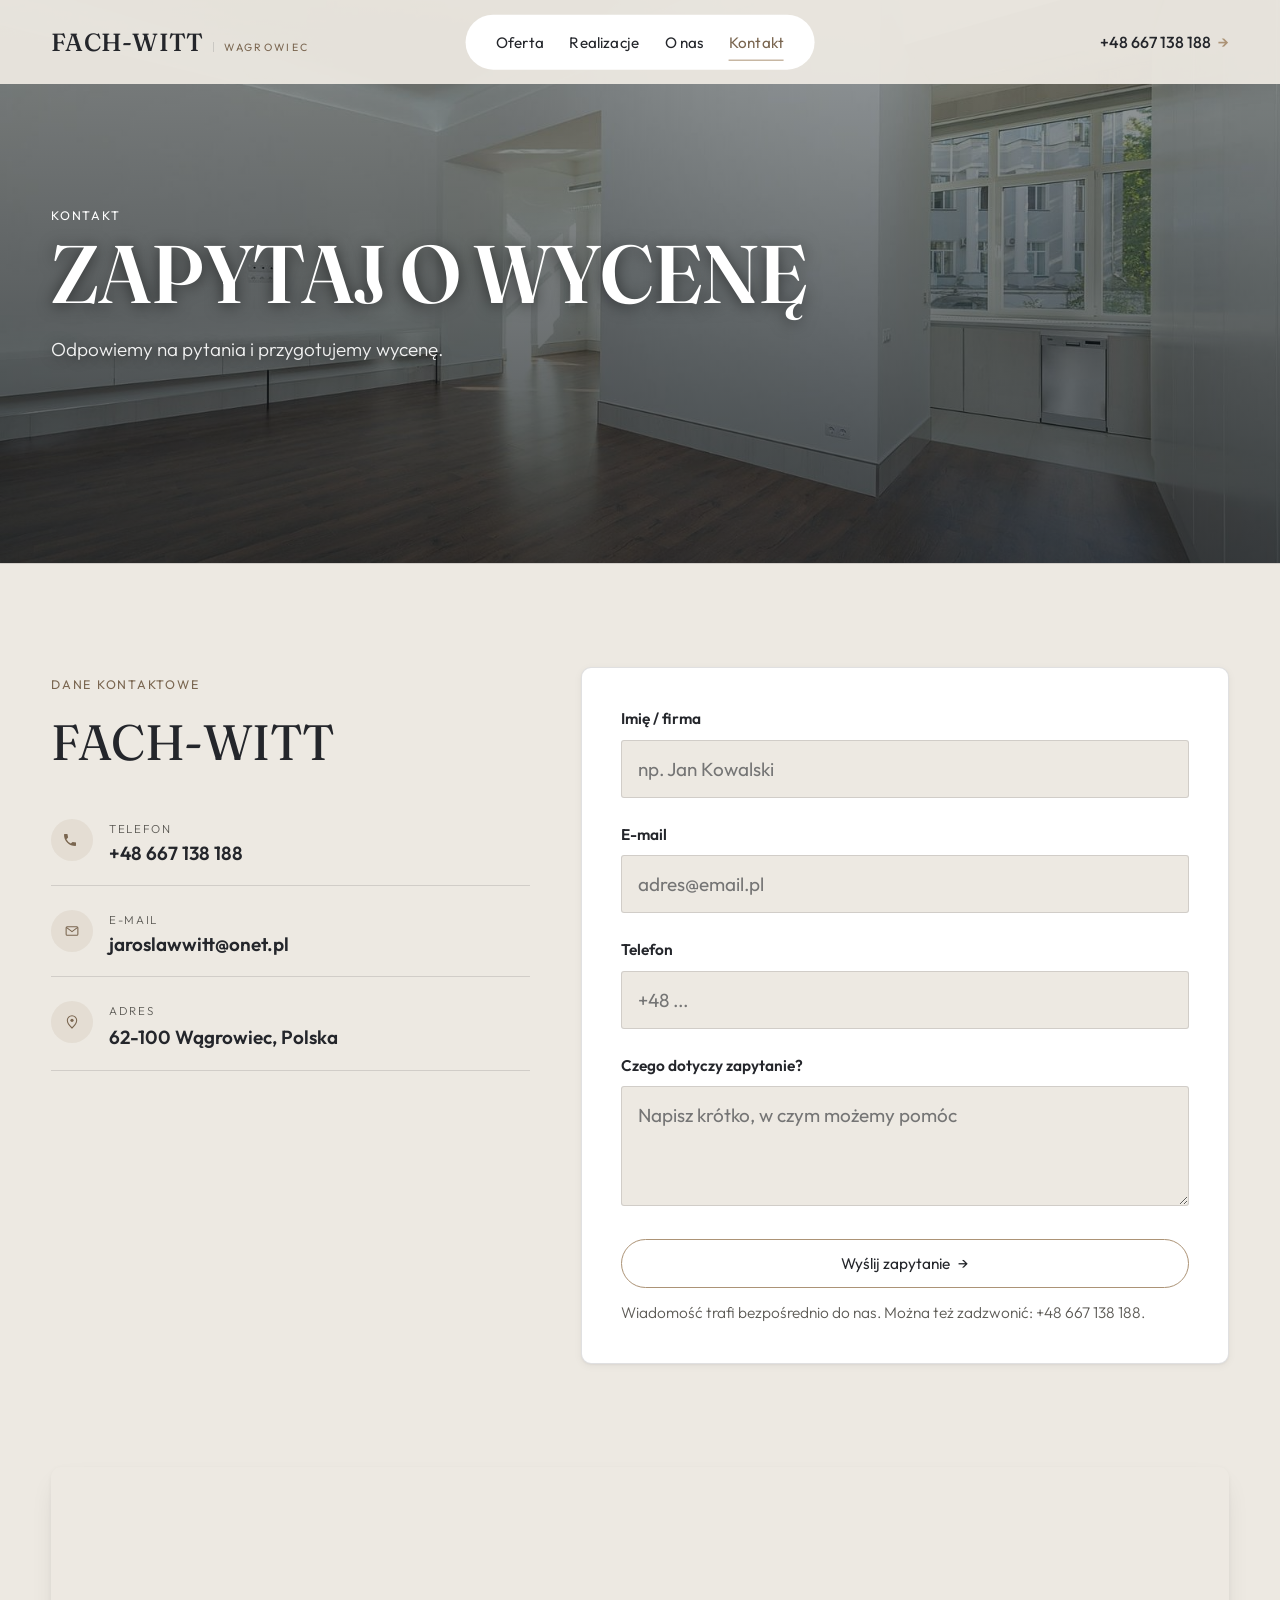
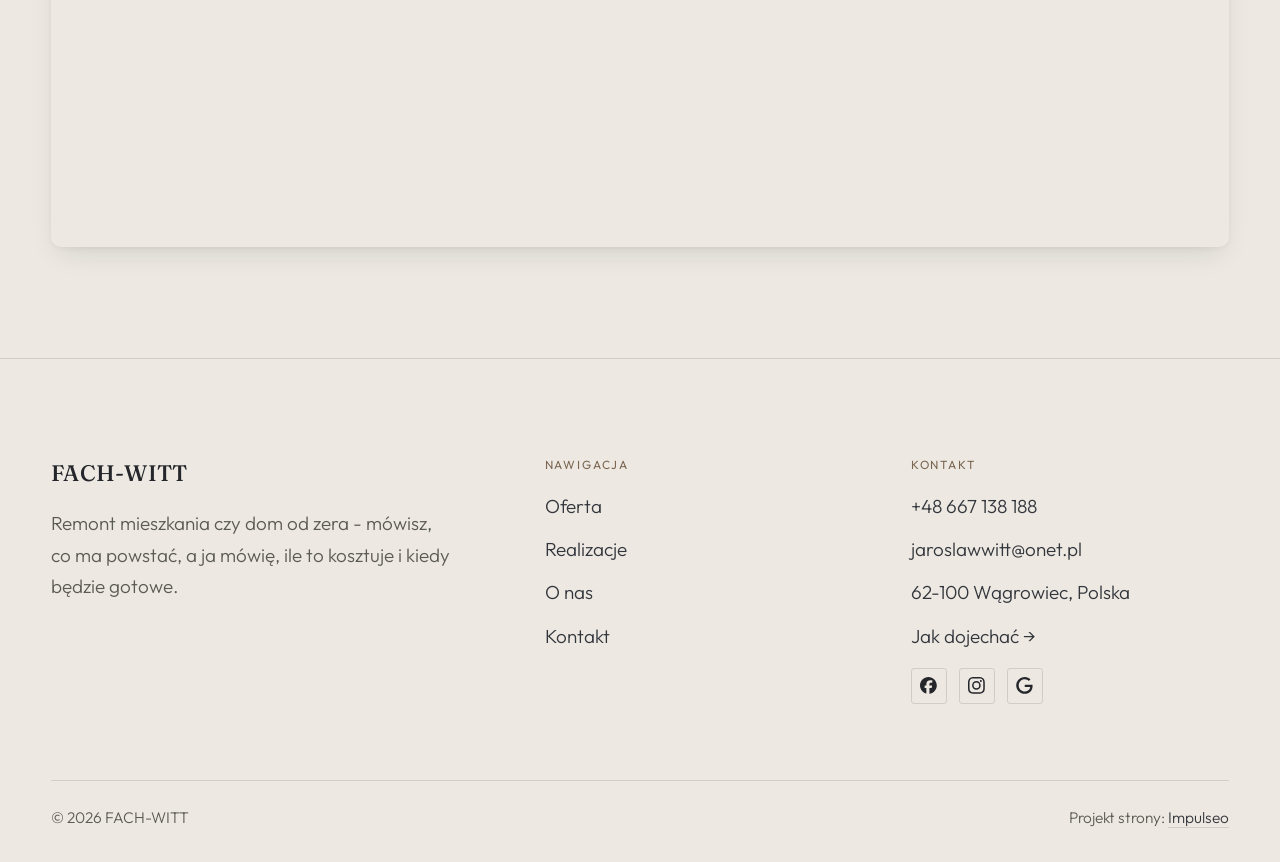
==== commit 76cee1e3: "[claude-edit][cmt:9a5f71d6-06fd-46c7-b076-2fccf23be3dd] przerobka wygladu na styl klindworthroofing." ====
--- a/kontakt.html
+++ b/kontakt.html
@@ -19,8 +19,9 @@
 <meta name="twitter:card" content="summary_large_image">
 <link rel="preconnect" href="https://fonts.googleapis.com">
 <link rel="preconnect" href="https://fonts.gstatic.com" crossorigin>
-<link href="https://fonts.googleapis.com/css2?family=Space+Grotesk:wght@500;600;700&family=DM+Sans:opsz,wght@9..40,400;9..40,500;9..40,600&display=swap" rel="stylesheet">
+<link href="https://fonts.googleapis.com/css2?family=Fraunces:opsz,wght@9..144,400;9..144,500;9..144,600&family=Outfit:wght@300;400;500&display=swap" rel="stylesheet">
 <link rel="stylesheet" href="assets/styles.css?v=001f821d">
+<link rel="stylesheet" href="assets/kw.css?v=kw1">
 </head>
 <body>
 
@@ -34,6 +35,7 @@
       <a href="kontakt.html" class="active" aria-current="page">Kontakt</a>
       <a href="tel:+48667138188" class="btn btn-accent">Zadzwoń +48 667 138 188</a>
     </nav>
+    <a class="kw-navtel" href="tel:+48667138188"><span class="kw-navtel-lab">Zadzwoń</span> <span class="kw-navtel-num">+48 667 138 188</span> <span class="arr">→</span></a>
     <button class="nav-toggle" aria-label="Menu"><span></span><span></span><span></span></button>
   </div>
 </header>
--- a/assets/kw.css
+++ b/assets/kw.css
@@ -0,0 +1,203 @@
+/* ============================================================
+   SKÓRKA „KLINDWORTH" (27.10.2026, prośba Szymona z karty):
+   kremowe tło, grafit, brąz; szeryfowe nagłówki WERSALIKAMI,
+   lekki bezszeryfowy tekst, przyciski-pigułki z cienką ramką,
+   hero z ukośnie przyciętym zdjęciem, ogromne słowa-nagłówki
+   w ciemnych sekcjach, wielki numer telefonu na końcu.
+   Plik ładowany PO styles.css, więc ten :root wygrywa.
+   ============================================================ */
+:root{
+  --paper:#EDE9E2;
+  --paper-2:#E4DFD6;
+  --paper-3:#E4DFD6;
+  --ink:#24262B;
+  --ink-soft:#33363C;
+  --muted:#5C5A55;
+  --line:rgba(36,38,43,.14);
+  --accent:#AC9376;
+  --accent-d:#7E6A52;
+  --accent-soft:rgba(172,147,118,.14);
+  --accent-text:#7A6650;
+  --gold:#AC9376;
+  --dark:#24262B;
+  --font-display:'Fraunces','Times New Roman',serif;
+  --font-body:'Outfit','Helvetica Neue',sans-serif;
+  --kw-cream-soft:rgba(237,233,226,.72);
+}
+body{background:var(--paper);color:var(--ink);font-weight:300}
+p{font-weight:300}
+h1,h2,h3{font-family:var(--font-display);font-weight:500;letter-spacing:-.01em;color:var(--ink)}
+h2{text-transform:none;font-weight:400;line-height:1.15}
+.eyebrow{font-family:var(--font-body);font-weight:400;letter-spacing:.14em;color:var(--accent-text);font-size:.78rem}
+.eyebrow::before{display:none}
+.head h2::after,.head.center h2::after{display:none}
+
+/* ---------- PRZYCISKI = pigułki z cienką ramką ---------- */
+.btn,.btn-accent,.btn-ghost,.btn-light{border-radius:999px;font-family:var(--font-body);font-weight:400;
+  letter-spacing:0;text-transform:none;box-shadow:none;background:transparent;color:var(--ink);
+  border:1px solid var(--accent);padding:.85rem 1.7rem}
+.btn-accent:hover,.btn-ghost:hover,.btn-light:hover{background:var(--accent);border-color:var(--accent);color:#fff;transform:none;box-shadow:none}
+.btn::after{display:none}
+
+/* ---------- NAGŁÓWEK: marka z lewej, menu w białej pigułce na środku, telefon z prawej ---------- */
+.nav,.nav.nav-solid{background:color-mix(in srgb,var(--paper) 94%,transparent);border-bottom:0;box-shadow:none}
+.nav::after{display:none}
+.nav .brand .name,.nav.nav-solid .brand .name{font-family:var(--font-display);font-weight:500;color:var(--ink);
+  text-transform:none;letter-spacing:.01em;font-size:1.55rem}
+.nav .brand .sub,.nav.nav-solid .brand .sub{color:var(--accent-text);border-left-color:var(--line);font-weight:400}
+.nav .nav-links a:not(.btn-accent),.nav.nav-solid .nav-links a:not(.btn-accent){color:var(--ink);text-transform:none;
+  letter-spacing:.01em;font-size:.95rem;font-weight:400}
+.nav .nav-links a:not(.btn-accent)::after{background:var(--accent)}
+.nav .nav-toggle span,.nav.nav-solid .nav-toggle span{background:var(--ink)}
+@media(min-width:681px){
+  .nav .nav-inner{height:84px}
+  .nav.is-stuck .nav-inner{height:72px}
+  .nav .nav-links{padding-right:0;flex:0 0 auto;position:absolute;left:50%;top:50%;translate:-50% -50%;
+    background:#fff;border-radius:999px;padding:.55rem 1.9rem;gap:clamp(1.1rem,2vw,1.8rem)}
+  .nav .nav-links a.btn-accent,.nav:not(.nav-solid) .nav-links a.btn-accent{display:none}
+  .kw-navtel{display:inline-flex;align-items:center;gap:.45em;margin-left:auto;font-size:1rem;font-weight:500;color:var(--ink);white-space:nowrap}
+  .kw-navtel .arr{color:var(--accent)}
+  .kw-navtel:hover{color:var(--accent-text)}
+  .kw-navtel .kw-navtel-lab{display:none}
+}
+@media(min-width:681px) and (max-width:1100px){
+  .kw-navtel .kw-navtel-num{display:none}
+  .kw-navtel .kw-navtel-lab{display:inline}
+}
+@media(max-width:680px){
+  .kw-navtel{display:none}
+  .nav .nav-links{background:var(--paper)}
+  .nav .nav-links a.btn-accent{background:var(--ink);border-color:var(--ink);color:#fff}
+}
+
+/* ---------- HERO: tekst na kremie, zdjęcie przycięte w kształt „<" ---------- */
+.kw-hero{position:relative;min-height:calc(100svh - 84px);display:flex;align-items:flex-end;overflow:hidden;
+  padding-block:clamp(3rem,8vh,6rem) clamp(3.5rem,10vh,7rem);background:var(--paper)}
+.kw-hero-img{position:absolute;top:0;right:0;bottom:0;width:56%;
+  clip-path:polygon(52% 0,100% 0,100% 100%,52% 100%,0 50%)}
+.kw-hero-img img{width:100%;height:100%;object-fit:cover;display:block}
+.kw-hero-inner{position:relative;z-index:2;width:min(92%,1180px);margin-inline:auto}
+.kw-hero-copy{max-width:min(34rem,40vw)}
+@media(max-width:900px){.kw-hero-copy{max-width:none}}
+.kw-kicker{display:block;font-size:.8rem;letter-spacing:.14em;text-transform:uppercase;color:var(--accent-text);margin-bottom:1.1rem}
+.kw-h1{font-family:var(--font-display);font-weight:600;text-transform:uppercase;line-height:.98;letter-spacing:-.01em;
+  font-size:clamp(2.6rem,1.8rem + 3.6vw,5rem);color:var(--ink)}
+.kw-lead{margin-top:1.4rem;font-size:clamp(1.02rem,.98rem + .25vw,1.18rem);line-height:1.65;max-width:31rem;color:var(--ink-soft)}
+.kw-actions{display:flex;flex-wrap:wrap;align-items:center;gap:1.4rem;margin-top:2rem}
+.kw-tel{font-family:var(--font-display);font-size:1.35rem;color:var(--ink);white-space:nowrap}
+.kw-tel:hover{color:var(--accent-text)}
+.kw-trust{margin-top:2rem;font-size:.9rem;color:var(--muted)}
+.kw-trust .ico-star{color:var(--accent)}
+@media(max-width:900px){
+  .kw-hero{flex-direction:column;align-items:stretch;justify-content:flex-start;min-height:0;padding-top:0}
+  .kw-hero-img{position:relative;width:100%;height:clamp(260px,52vw,420px);clip-path:polygon(0 0,100% 0,100% 100%,0 82%)}
+  .kw-hero-inner{margin-top:2rem}
+}
+
+/* pas obietnic pod hero - cienkie linie zamiast belki */
+.fach-promise{background:var(--paper);border-top:1px solid var(--line);border-bottom:1px solid var(--line)}
+.fach-promise .fp-row li{color:var(--ink-soft);font-weight:400;letter-spacing:.08em}
+.fach-promise .fp-row li::before{background:var(--accent)}
+
+/* ---------- CO ROBIMY: ciemna sekcja, pionowy podpis, zdjęcia „schodkami" ---------- */
+.kw-what{background:var(--dark);color:var(--paper);padding-block:clamp(5rem,10vw,9rem)}
+.kw-what-top{display:grid;grid-template-columns:1fr 1fr;gap:2rem;align-items:start}
+.kw-vert{justify-self:center;writing-mode:vertical-rl;transform:rotate(180deg);font-size:.78rem;letter-spacing:.2em;
+  text-transform:uppercase;color:var(--accent)}
+.kw-what-txt{color:var(--kw-cream-soft);font-size:clamp(1.02rem,.98rem + .25vw,1.18rem);line-height:1.75;max-width:34rem}
+.kw-what-grid{display:grid;grid-template-columns:repeat(12,1fr);gap:clamp(1rem,2.4vw,2rem);margin-top:clamp(3rem,6vw,5rem);align-items:start}
+.kw-feat{display:block;color:var(--paper)}
+.kw-feat-img{overflow:hidden;display:block}
+.kw-feat img{width:100%;height:100%;object-fit:cover;display:block;transition:transform var(--img-dur) var(--img-ease)}
+.kw-feat:hover img{transform:scale(var(--img-zoom))}
+.kw-feat-t{display:block;margin-top:1rem;font-size:1rem;color:var(--paper)}
+.kw-feat-t .arr{color:var(--accent);margin-left:.3em}
+.kw-feat-s{display:block;font-size:.88rem;color:rgba(237,233,226,.55);margin-top:.15rem}
+.kw-feat--a{grid-column:7 / span 4}
+.kw-feat--a .kw-feat-img{aspect-ratio:3/2}
+.kw-feat--b{grid-column:11 / span 2;margin-top:2rem}
+.kw-feat--b .kw-feat-img{aspect-ratio:4/5}
+.kw-feat--c{grid-column:1 / span 4;margin-top:-6rem}
+.kw-feat--c .kw-feat-img{aspect-ratio:3/4}
+@media(max-width:900px){
+  .kw-what-top{grid-template-columns:1fr}
+  .kw-vert{writing-mode:horizontal-tb;transform:none;justify-self:start}
+  .kw-feat--a,.kw-feat--b,.kw-feat--c{grid-column:1 / -1;margin-top:0}
+  .kw-feat--b .kw-feat-img,.kw-feat--c .kw-feat-img{aspect-ratio:3/2}
+}
+
+/* ---------- OGROMNE SŁOWO-NAGŁÓWEK (jak „WORK" / „KUDOS") ---------- */
+.kw-giant,.kw-what .kw-giant,.opinie h2.kw-giant,.kw-work h2.kw-giant{font-family:var(--font-display);font-weight:600;text-transform:uppercase;line-height:.85;letter-spacing:-.02em;
+  font-size:clamp(2.4rem,.4rem + 10.5vw,12rem);overflow-wrap:anywhere;color:var(--paper);margin:0 0 clamp(2rem,4vw,3.5rem)}
+
+/* ---------- REALIZACJE na ciemnym ---------- */
+.kw-work{background:var(--dark);color:var(--paper);padding-top:clamp(2rem,4vw,4rem)}
+.kw-work .head p{color:var(--kw-cream-soft)}
+.kw-work .tile{border-radius:0}
+.kw-work .btn{color:var(--paper)}
+
+/* ---------- PROCES / OFERTA na kremie ---------- */
+.proces,.fach-uslugi,.faq-klinika,.obszar{background:var(--paper)}
+.proc-count .pc-cur,.proces-line .pno{font-family:var(--font-display);color:var(--accent-text)}
+.fu-row .fu-name{font-family:var(--font-display);font-size:1.3rem;font-weight:500}
+.fu-row .fu-cta{color:var(--accent-text)}
+.fach-uslugi .head{text-align:center;margin-inline:auto}
+.fach-uslugi .head h2{max-width:22ch;margin-inline:auto}
+.fach-uslugi .head p{margin-inline:auto}
+
+/* ---------- OPINIE na ciemnym, duże cytaty szeryfem ---------- */
+.opinie{background:var(--dark);color:var(--paper)}
+.opinie .head .eyebrow{color:var(--accent)}
+.opinie .head h2{color:var(--paper)}
+.opinie .op-card{background:transparent;border:0;border-top:1px solid rgba(237,233,226,.18);border-radius:0;box-shadow:none;padding:1.6rem 0 0}
+.opinie .op-card blockquote{font-family:var(--font-display);font-weight:400;font-size:clamp(1.12rem,1rem + .45vw,1.4rem);
+  line-height:1.45;color:var(--paper)}
+.opinie .op-autor{color:rgba(237,233,226,.6);font-weight:400}
+.opinie .op-star{color:var(--accent)}
+.opinie .g-badge{background:rgba(237,233,226,.08);color:var(--paper);border-color:rgba(237,233,226,.18)}
+.opinie .op-google{color:var(--paper);border-color:rgba(237,233,226,.3);background:transparent}
+.opinie .g-badge .gb-txt{color:rgba(237,233,226,.75)}
+
+/* ---------- FAQ ---------- */
+.faq-item{background:transparent;border:0;border-bottom:1px solid var(--line);border-radius:0;box-shadow:none}
+.faq-item summary{font-family:var(--font-display);font-weight:400;font-size:1.15rem}
+
+/* ---------- KOŃCÓWKA: „Porozmawiajmy" + wielki numer ---------- */
+.kw-cta{background:var(--dark);color:var(--paper);text-align:center;padding-block:clamp(5rem,10vw,9rem)}
+.kw-cta .eyebrow{color:var(--accent);justify-content:center}
+.kw-cta-num{display:block;font-family:var(--font-display);font-weight:500;line-height:1;white-space:nowrap;
+  font-size:clamp(2.4rem,.6rem + 8vw,8.5rem);color:var(--paper);margin:1.2rem 0 1.6rem;letter-spacing:-.01em}
+.kw-cta-num:hover{color:var(--accent)}
+.kw-cta p{color:var(--kw-cream-soft);max-width:40ch;margin:0 auto 2rem}
+.kw-cta .btn{color:var(--paper)}
+
+/* stare CTA na podstronach - te same barwy */
+.cta{background:var(--dark)}
+.cta h2{font-family:var(--font-display);font-weight:400}
+.cta .btn-light,.cta .btn-ghost-cta{color:var(--paper);background:transparent;border-color:var(--accent)}
+.cta .btn-light:hover,.cta .btn-ghost-cta:hover{background:var(--accent);color:#fff}
+
+/* ---------- NAGŁÓWKI PODSTRON ---------- */
+.pagehead h1{font-family:var(--font-display);font-weight:600;text-transform:uppercase;letter-spacing:-.01em}
+.pagehead .eyebrow{color:#fff}
+
+/* ---------- STOPKA na kremie ---------- */
+footer{background:var(--paper);color:var(--ink);border-top:1px solid var(--line)}
+.foot-brand .name{font-family:var(--font-display);font-weight:500;letter-spacing:.01em;color:var(--ink)}
+.foot-brand p{color:var(--muted)}
+.foot-col h4{color:var(--accent-text);font-family:var(--font-body);font-weight:400}
+.foot-col a,.foot-col p{color:var(--ink-soft)}
+.foot-col a:hover{color:var(--accent-text)}
+.foot-soc .soc{color:var(--ink);border-color:var(--line)}
+.foot-bot{border-top-color:var(--line);color:var(--muted)}
+.foot-bot a:hover{color:var(--ink)}
+.foot-bot a.foot-credit{color:var(--ink-soft);border-bottom-color:var(--line)}
+.foot-bot a.foot-credit:hover{color:var(--ink);border-bottom-color:var(--ink)}
+
+/* pasek „Zadzwoń" na telefonie */
+.sticky-call a.sc-call{background:var(--ink);color:#fff}
+.sticky-call a.sc-quote{background:var(--accent-d);color:#fff}
+
+.opinie h2.kw-giant{text-align:center}
+.stopklatka{margin-bottom:0}
+.nav .nav-links a:not(.btn-accent):hover,.nav .nav-links a.active:not(.btn-accent),.nav.nav-solid .nav-links a.active:not(.btn-accent){color:var(--accent-text)}
